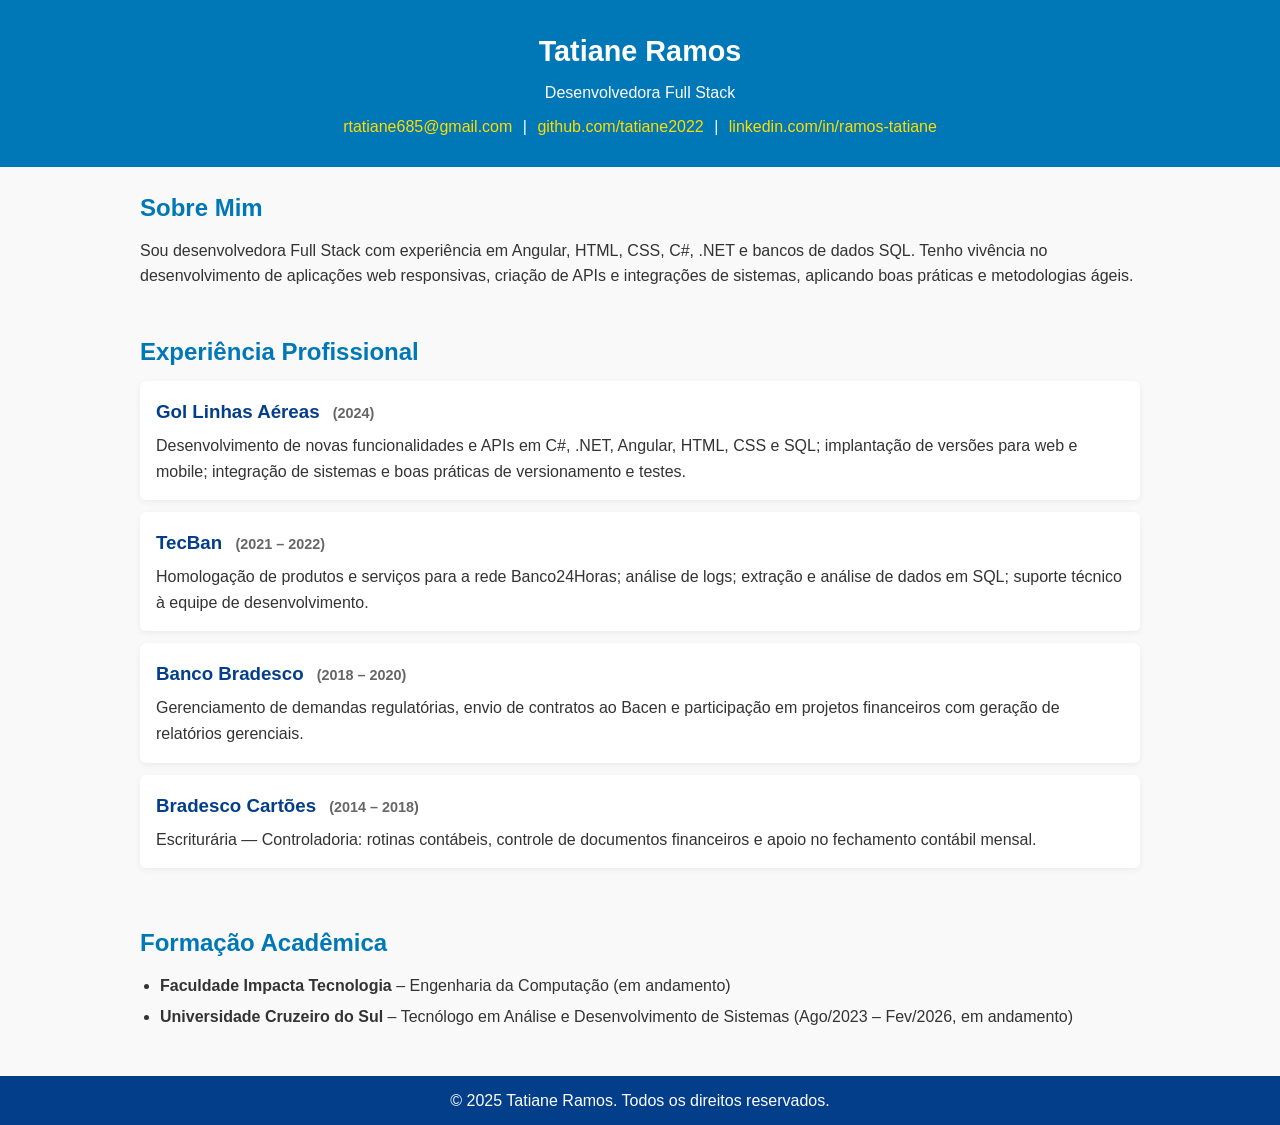
==== index.html @ 24e0a83a "Adiciona portfólio" ====
<!DOCTYPE html>
<html lang="pt-BR">
<head>
  <meta charset="utf-8" />
  <meta name="viewport" content="width=device-width,initial-scale=1" />
  <title>Portfólio - Tatiane Ramos</title>
  <link rel="stylesheet" href="style.css" />
</head>
<body>
  <header>
    <div class="container">
      <h1>Tatiane Ramos</h1>
      <h2>Desenvolvedora Full Stack</h2>
      <div class="links">
        <a href="mailto:rtatiane685@gmail.com">rtatiane685@gmail.com</a> |
        <a href="https://github.com/tatiane2022" target="_blank" rel="noopener">github.com/tatiane2022</a> |
        <a href="https://www.linkedin.com/in/ramos-tatiane/" target="_blank" rel="noopener">linkedin.com/in/ramos-tatiane</a>
      </div>
    </div>
  </header>

  <section class="sobre">
    <div class="container">
      <h2>Sobre Mim</h2>
      <p>Sou desenvolvedora Full Stack com experiência em Angular, HTML, CSS, C#, .NET e bancos de dados SQL. Tenho vivência no desenvolvimento de aplicações web responsivas, criação de APIs e integrações de sistemas, aplicando boas práticas e metodologias ágeis.</p>
    </div>
  </section>

  <section class="experiencia">
    <div class="container">
      <h2>Experiência Profissional</h2>

      <div class="card">
        <h3>Gol Linhas Aéreas <span>(2024)</span></h3>
        <p>Desenvolvimento de novas funcionalidades e APIs em C#, .NET, Angular, HTML, CSS e SQL; implantação de versões para web e mobile; integração de sistemas e boas práticas de versionamento e testes.</p>
      </div>

      <div class="card">
        <h3>TecBan <span>(2021 – 2022)</span></h3>
        <p>Homologação de produtos e serviços para a rede Banco24Horas; análise de logs; extração e análise de dados em SQL; suporte técnico à equipe de desenvolvimento.</p>
      </div>

      <div class="card">
        <h3>Banco Bradesco <span>(2018 – 2020)</span></h3>
        <p>Gerenciamento de demandas regulatórias, envio de contratos ao Bacen e participação em projetos financeiros com geração de relatórios gerenciais.</p>
      </div>

      <div class="card">
        <h3>Bradesco Cartões <span>(2014 – 2018)</span></h3>
        <p>Escriturária — Controladoria: rotinas contábeis, controle de documentos financeiros e apoio no fechamento contábil mensal.</p>
      </div>

    </div>
  </section>

  <section class="formacao">
    <div class="container">
      <h2>Formação Acadêmica</h2>
      <ul>
        <li><strong>Faculdade Impacta Tecnologia</strong> – Engenharia da Computação (em andamento)</li>
        <li><strong>Universidade Cruzeiro do Sul</strong> – Tecnólogo em Análise e Desenvolvimento de Sistemas (Ago/2023 – Fev/2026, em andamento)</li>
      </ul>
    </div>
  </section>

  <footer>
    <div class="container">
      <p>&copy; 2025 Tatiane Ramos. Todos os direitos reservados.</p>
    </div>
  </footer>
</body>
</html>
---- style.css ----
/* reset simples */
*{box-sizing:border-box;margin:0;padding:0;}

body{
  font-family: Arial, Helvetica, sans-serif;
  line-height:1.6;
  background:#f9f9f9;
  color:#333;
}

.container{
  width:90%;
  max-width:1000px;
  margin:0 auto;
}

header{
  background:#0077b6;
  color:#fff;
  padding:28px 0;
  text-align:center;
}

header h1{font-size:1.8rem;margin-bottom:6px;}
header h2{font-weight:400;font-size:1rem;margin-bottom:8px;}
header .links a{color:#ffdd00;text-decoration:none;margin:0 6px;}

section{padding:22px 0;}
section h2{color:#0077b6;margin-bottom:10px;}

.card{
  background:#fff;
  padding:16px;
  margin-bottom:12px;
  border-radius:6px;
  box-shadow:0 2px 6px rgba(0,0,0,0.06);
}

.card h3{color:#023e8a;margin-bottom:6px;}
.card span{font-size:0.9rem;color:#666;margin-left:8px;}

.formacao ul{list-style:disc;padding-left:20px;}
.formacao li{margin-bottom:6px;}

footer{
  background:#023e8a;
  color:#fff;
  padding:12px 0;
  text-align:center;
  margin-top:18px;
}

/* responsivo */
@media (max-width:600px){
  header h1{font-size:1.3rem;}
  header h2{font-size:0.95rem;}
  .container{width:94%;}
}
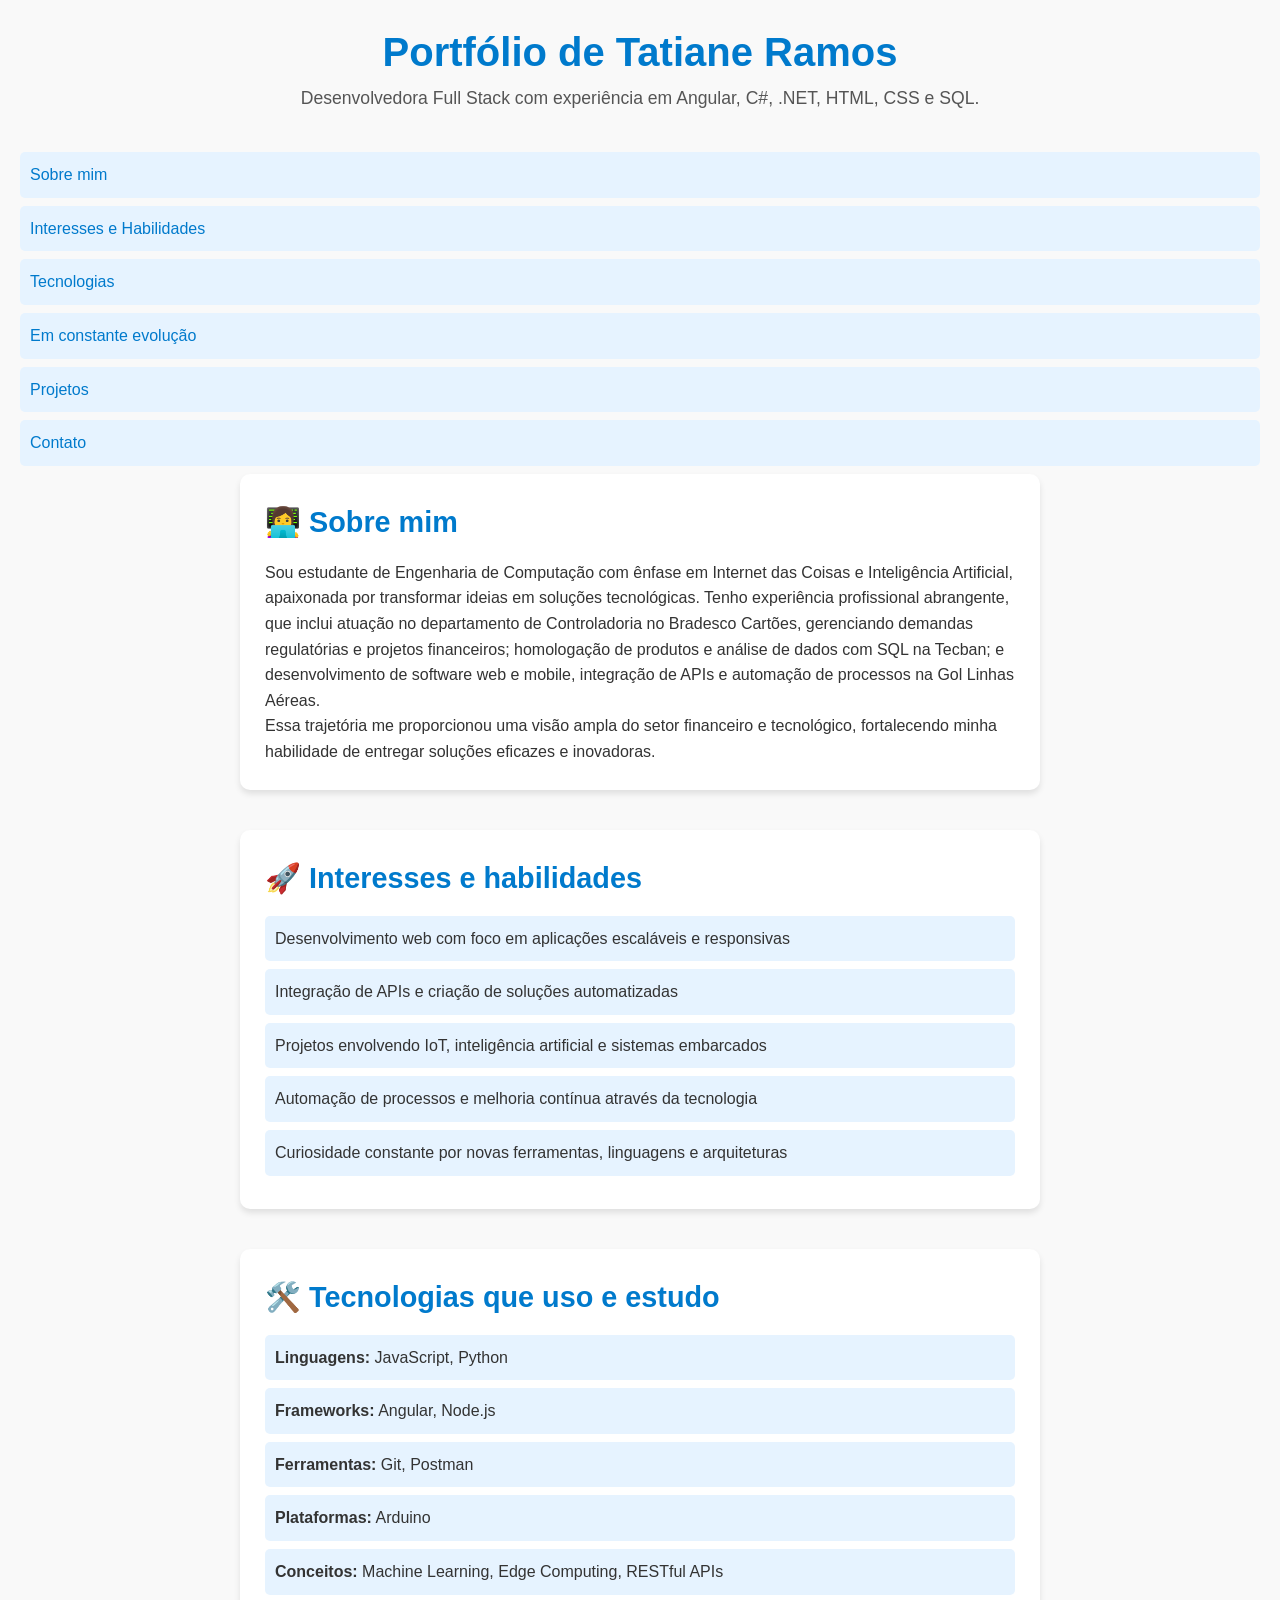
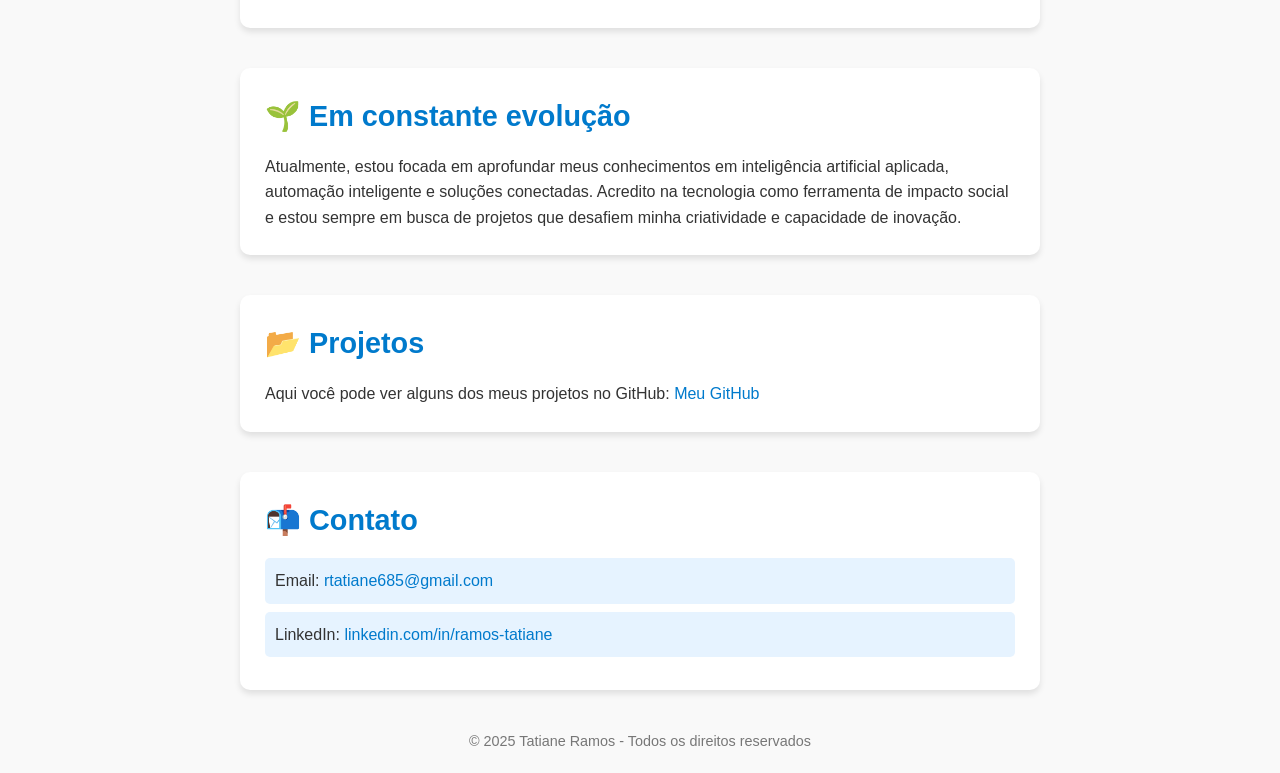
==== commit de19b2d2: "Atualiza layout do portfólio com HTML e CSS moderno" ====
--- a/index.html
+++ b/index.html
@@ -1,72 +1,91 @@
 <!DOCTYPE html>
 <html lang="pt-BR">
 <head>
-  <meta charset="utf-8" />
-  <meta name="viewport" content="width=device-width,initial-scale=1" />
-  <title>Portfólio - Tatiane Ramos</title>
-  <link rel="stylesheet" href="style.css" />
+    <meta charset="UTF-8">
+    <meta name="viewport" content="width=device-width, initial-scale=1.0">
+    <title>Portfólio - Tatiane Ramos</title>
+    <link rel="stylesheet" href="style.css">
 </head>
 <body>
-  <header>
-    <div class="container">
-      <h1>Tatiane Ramos</h1>
-      <h2>Desenvolvedora Full Stack</h2>
-      <div class="links">
-        <a href="mailto:rtatiane685@gmail.com">rtatiane685@gmail.com</a> |
-        <a href="https://github.com/tatiane2022" target="_blank" rel="noopener">github.com/tatiane2022</a> |
-        <a href="https://www.linkedin.com/in/ramos-tatiane/" target="_blank" rel="noopener">linkedin.com/in/ramos-tatiane</a>
-      </div>
-    </div>
-  </header>
 
-  <section class="sobre">
-    <div class="container">
-      <h2>Sobre Mim</h2>
-      <p>Sou desenvolvedora Full Stack com experiência em Angular, HTML, CSS, C#, .NET e bancos de dados SQL. Tenho vivência no desenvolvimento de aplicações web responsivas, criação de APIs e integrações de sistemas, aplicando boas práticas e metodologias ágeis.</p>
-    </div>
-  </section>
+    <header>
+        <h1>Portfólio de Tatiane Ramos</h1>
+        <p>Desenvolvedora Full Stack com experiência em Angular, C#, .NET, HTML, CSS e SQL.</p>
+    </header>
 
-  <section class="experiencia">
-    <div class="container">
-      <h2>Experiência Profissional</h2>
+    <nav>
+        <ul>
+            <li><a href="#sobre">Sobre mim</a></li>
+            <li><a href="#habilidades">Interesses e Habilidades</a></li>
+            <li><a href="#tecnologias">Tecnologias</a></li>
+            <li><a href="#evolucao">Em constante evolução</a></li>
+            <li><a href="#projetos">Projetos</a></li>
+            <li><a href="#contato">Contato</a></li>
+        </ul>
+    </nav>
 
-      <div class="card">
-        <h3>Gol Linhas Aéreas <span>(2024)</span></h3>
-        <p>Desenvolvimento de novas funcionalidades e APIs em C#, .NET, Angular, HTML, CSS e SQL; implantação de versões para web e mobile; integração de sistemas e boas práticas de versionamento e testes.</p>
-      </div>
+    <main>
+        <section id="sobre">
+            <h2>👩‍💻 Sobre mim</h2>
+            <p>
+                Sou estudante de Engenharia de Computação com ênfase em Internet das Coisas e Inteligência Artificial, apaixonada por transformar ideias em soluções tecnológicas.
+                Tenho experiência profissional abrangente, que inclui atuação no departamento de Controladoria no Bradesco Cartões, gerenciando demandas regulatórias e projetos financeiros; 
+                homologação de produtos e análise de dados com SQL na Tecban; e desenvolvimento de software web e mobile, integração de APIs e automação de processos na Gol Linhas Aéreas.
+            </p>
+            <p>
+                Essa trajetória me proporcionou uma visão ampla do setor financeiro e tecnológico, fortalecendo minha habilidade de entregar soluções eficazes e inovadoras.
+            </p>
+        </section>
 
-      <div class="card">
-        <h3>TecBan <span>(2021 – 2022)</span></h3>
-        <p>Homologação de produtos e serviços para a rede Banco24Horas; análise de logs; extração e análise de dados em SQL; suporte técnico à equipe de desenvolvimento.</p>
-      </div>
+        <section id="habilidades">
+            <h2>🚀 Interesses e habilidades</h2>
+            <ul>
+                <li>Desenvolvimento web com foco em aplicações escaláveis e responsivas</li>
+                <li>Integração de APIs e criação de soluções automatizadas</li>
+                <li>Projetos envolvendo IoT, inteligência artificial e sistemas embarcados</li>
+                <li>Automação de processos e melhoria contínua através da tecnologia</li>
+                <li>Curiosidade constante por novas ferramentas, linguagens e arquiteturas</li>
+            </ul>
+        </section>
 
-      <div class="card">
-        <h3>Banco Bradesco <span>(2018 – 2020)</span></h3>
-        <p>Gerenciamento de demandas regulatórias, envio de contratos ao Bacen e participação em projetos financeiros com geração de relatórios gerenciais.</p>
-      </div>
+        <section id="tecnologias">
+            <h2>🛠️ Tecnologias que uso e estudo</h2>
+            <ul>
+                <li><strong>Linguagens:</strong> JavaScript, Python</li>
+                <li><strong>Frameworks:</strong> Angular, Node.js</li>
+                <li><strong>Ferramentas:</strong> Git, Postman</li>
+                <li><strong>Plataformas:</strong> Arduino</li>
+                <li><strong>Conceitos:</strong> Machine Learning, Edge Computing, RESTful APIs</li>
+            </ul>
+        </section>
 
-      <div class="card">
-        <h3>Bradesco Cartões <span>(2014 – 2018)</span></h3>
-        <p>Escriturária — Controladoria: rotinas contábeis, controle de documentos financeiros e apoio no fechamento contábil mensal.</p>
-      </div>
+        <section id="evolucao">
+            <h2>🌱 Em constante evolução</h2>
+            <p>
+                Atualmente, estou focada em aprofundar meus conhecimentos em inteligência artificial aplicada, automação inteligente e soluções conectadas. 
+                Acredito na tecnologia como ferramenta de impacto social e estou sempre em busca de projetos que desafiem minha criatividade e capacidade de inovação.
+            </p>
+        </section>
 
-    </div>
-  </section>
+        <section id="projetos">
+            <h2>📂 Projetos</h2>
+            <p>Aqui você pode ver alguns dos meus projetos no GitHub:  
+                <a href="https://github.com/tatiane2022" target="_blank">Meu GitHub</a>
+            </p>
+        </section>
 
-  <section class="formacao">
-    <div class="container">
-      <h2>Formação Acadêmica</h2>
-      <ul>
-        <li><strong>Faculdade Impacta Tecnologia</strong> – Engenharia da Computação (em andamento)</li>
-        <li><strong>Universidade Cruzeiro do Sul</strong> – Tecnólogo em Análise e Desenvolvimento de Sistemas (Ago/2023 – Fev/2026, em andamento)</li>
-      </ul>
-    </div>
-  </section>
+        <section id="contato">
+            <h2>📬 Contato</h2>
+            <ul>
+                <li>Email: <a href="mailto:rtatiane685@gmail.com">rtatiane685@gmail.com</a></li>
+                <li>LinkedIn: <a href="https://www.linkedin.com/in/ramos-tatiane/" target="_blank">linkedin.com/in/ramos-tatiane</a></li>
+            </ul>
+        </section>
+    </main>
 
-  <footer>
-    <div class="container">
-      <p>&copy; 2025 Tatiane Ramos. Todos os direitos reservados.</p>
-    </div>
-  </footer>
+    <footer>
+        <p>© 2025 Tatiane Ramos - Todos os direitos reservados</p>
+    </footer>
+
 </body>
 </html>
--- a/style.css
+++ b/style.css
@@ -1,58 +1,77 @@
-/* reset simples */
-*{box-sizing:border-box;margin:0;padding:0;}
-
-body{
-  font-family: Arial, Helvetica, sans-serif;
-  line-height:1.6;
-  background:#f9f9f9;
-  color:#333;
+/* Reset básico */
+* {
+  margin: 0;
+  padding: 0;
+  box-sizing: border-box;
 }
 
-.container{
-  width:90%;
-  max-width:1000px;
-  margin:0 auto;
+body {
+  font-family: "Segoe UI", Tahoma, Geneva, Verdana, sans-serif;
+  line-height: 1.6;
+  background-color: #f9f9f9;
+  color: #333;
+  padding: 20px;
 }
 
-header{
-  background:#0077b6;
-  color:#fff;
-  padding:28px 0;
-  text-align:center;
+/* Cabeçalho */
+header {
+  text-align: center;
+  margin-bottom: 40px;
 }
 
-header h1{font-size:1.8rem;margin-bottom:6px;}
-header h2{font-weight:400;font-size:1rem;margin-bottom:8px;}
-header .links a{color:#ffdd00;text-decoration:none;margin:0 6px;}
-
-section{padding:22px 0;}
-section h2{color:#0077b6;margin-bottom:10px;}
-
-.card{
-  background:#fff;
-  padding:16px;
-  margin-bottom:12px;
-  border-radius:6px;
-  box-shadow:0 2px 6px rgba(0,0,0,0.06);
+header h1 {
+  font-size: 2.5rem;
+  color: #007acc;
 }
 
-.card h3{color:#023e8a;margin-bottom:6px;}
-.card span{font-size:0.9rem;color:#666;margin-left:8px;}
-
-.formacao ul{list-style:disc;padding-left:20px;}
-.formacao li{margin-bottom:6px;}
-
-footer{
-  background:#023e8a;
-  color:#fff;
-  padding:12px 0;
-  text-align:center;
-  margin-top:18px;
+header p {
+  font-size: 1.1rem;
+  color: #555;
 }
 
-/* responsivo */
-@media (max-width:600px){
-  header h1{font-size:1.3rem;}
-  header h2{font-size:0.95rem;}
-  .container{width:94%;}
+/* Seções */
+section {
+  max-width: 800px;
+  margin: auto;
+  margin-bottom: 40px;
+  background: #fff;
+  padding: 25px;
+  border-radius: 10px;
+  box-shadow: 0 4px 6px rgba(0, 0, 0, 0.1);
+}
+
+section h2 {
+  font-size: 1.8rem;
+  margin-bottom: 15px;
+  color: #007acc;
+}
+
+/* Lista de habilidades e tecnologias */
+ul {
+  list-style-type: none;
+}
+
+ul li {
+  background: #e6f3ff;
+  padding: 10px;
+  margin: 8px 0;
+  border-radius: 5px;
+}
+
+/* Links */
+a {
+  color: #007acc;
+  text-decoration: none;
+}
+
+a:hover {
+  text-decoration: underline;
+}
+
+/* Rodapé */
+footer {
+  text-align: center;
+  font-size: 0.9rem;
+  color: #777;
+  margin-top: 40px;
 }
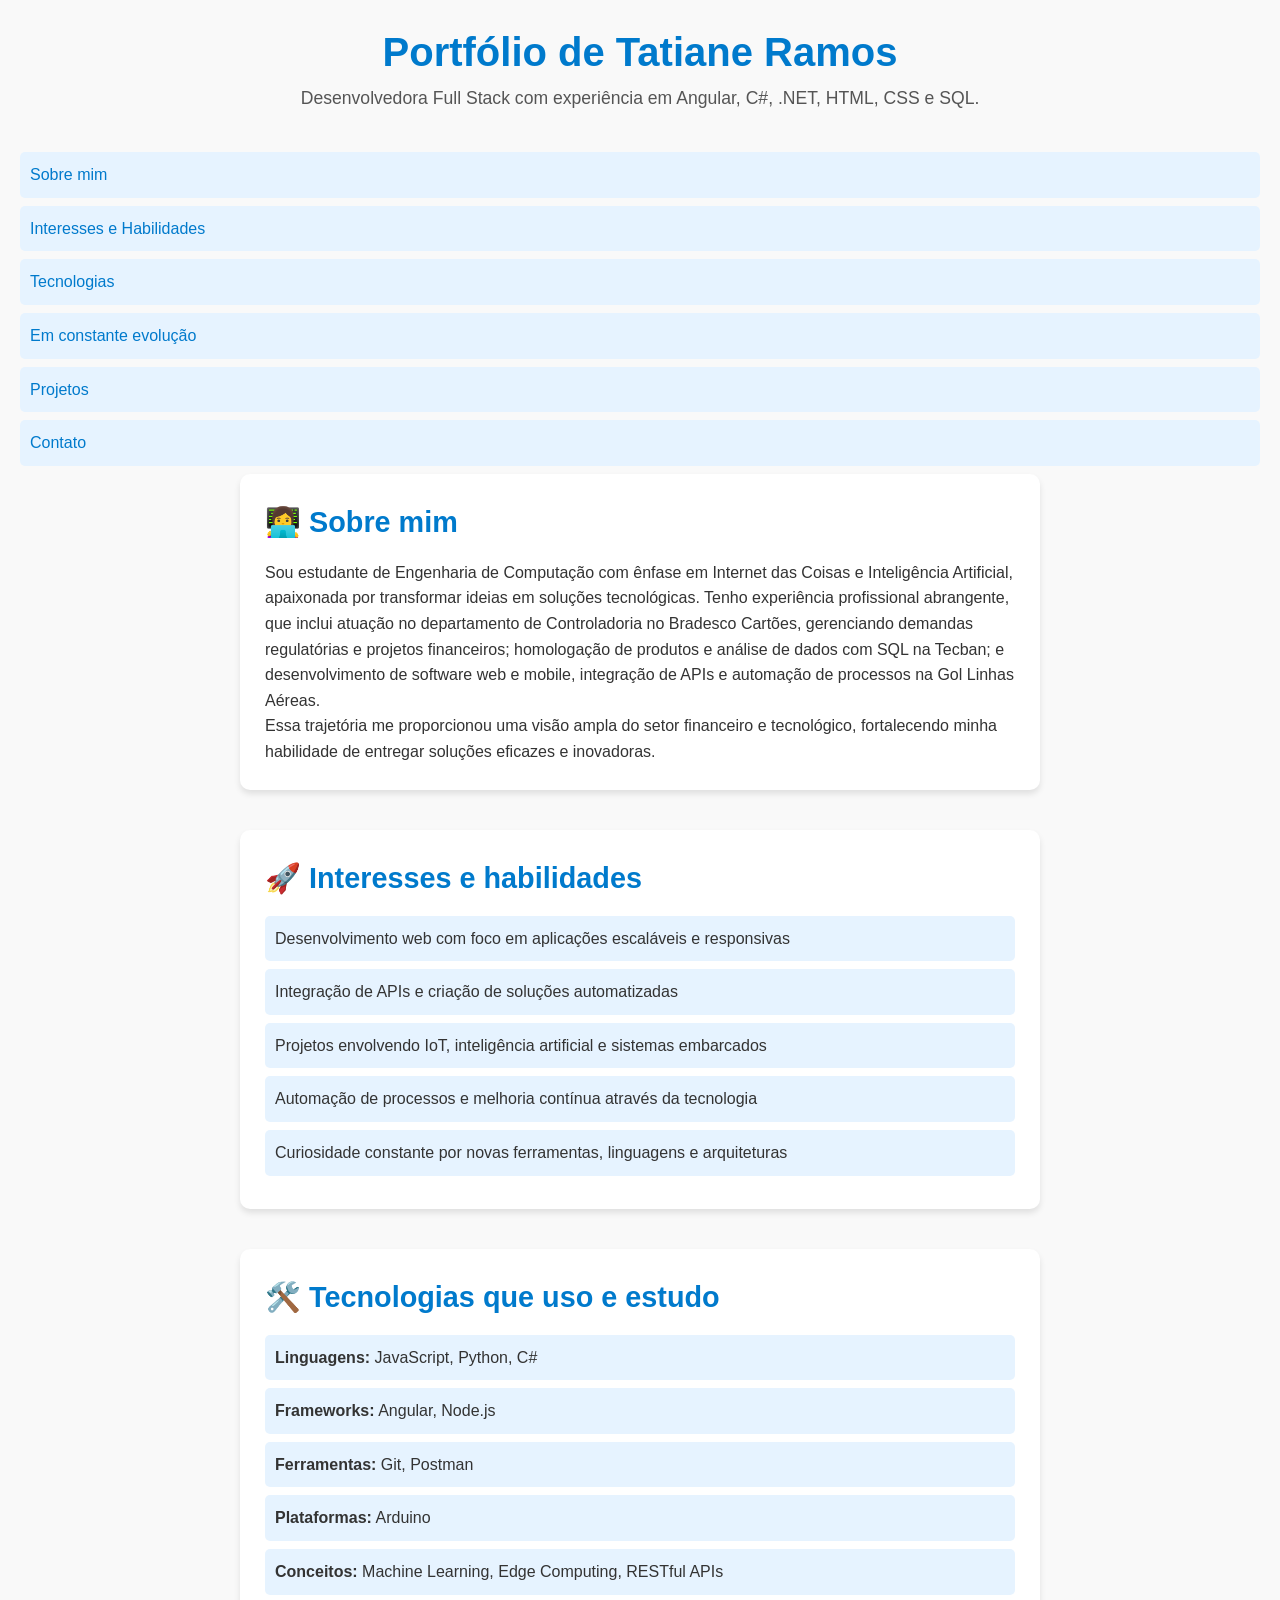
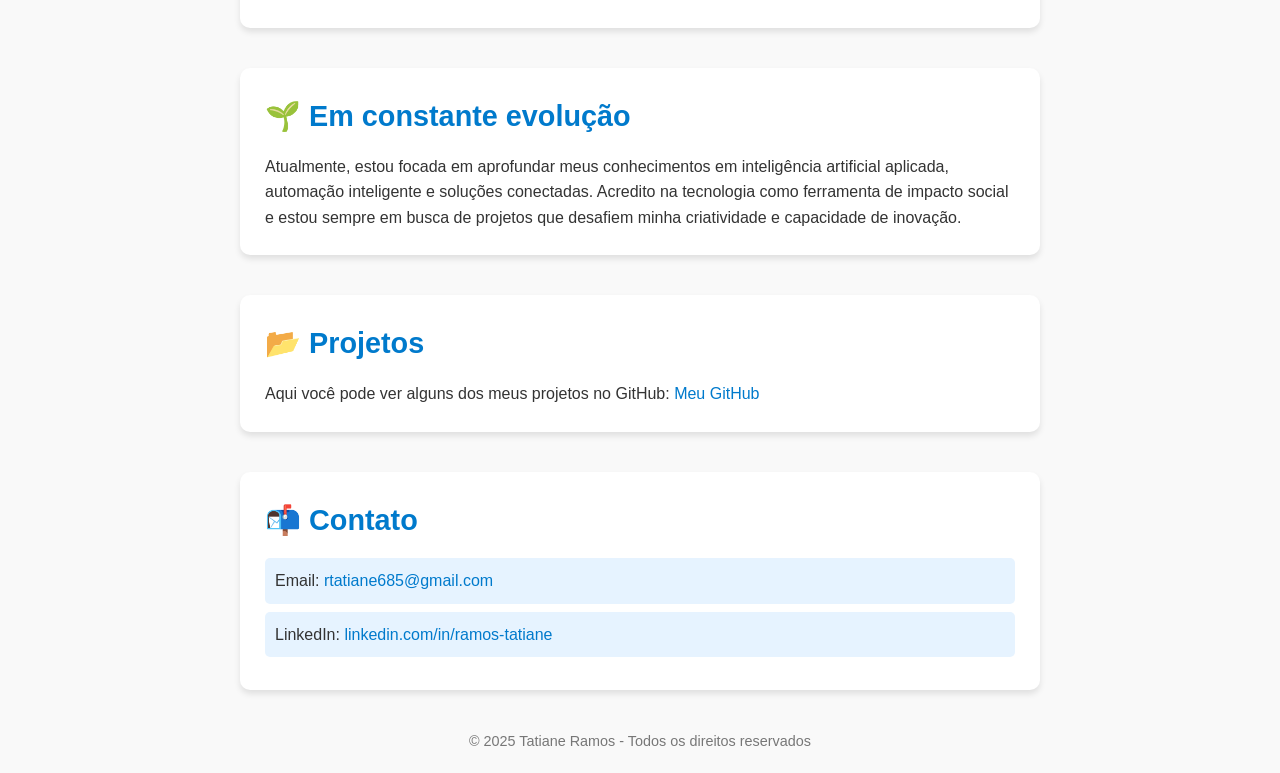
==== commit abbcadd6: "Adiciona C# às linguagens do portfólio" ====
--- a/index.html
+++ b/index.html
@@ -51,7 +51,7 @@
         <section id="tecnologias">
             <h2>🛠️ Tecnologias que uso e estudo</h2>
             <ul>
-                <li><strong>Linguagens:</strong> JavaScript, Python</li>
+                <li><strong>Linguagens:</strong> JavaScript, Python, C#</li>
                 <li><strong>Frameworks:</strong> Angular, Node.js</li>
                 <li><strong>Ferramentas:</strong> Git, Postman</li>
                 <li><strong>Plataformas:</strong> Arduino</li>
@@ -88,4 +88,4 @@
     </footer>
 
 </body>
-</html>+</html>
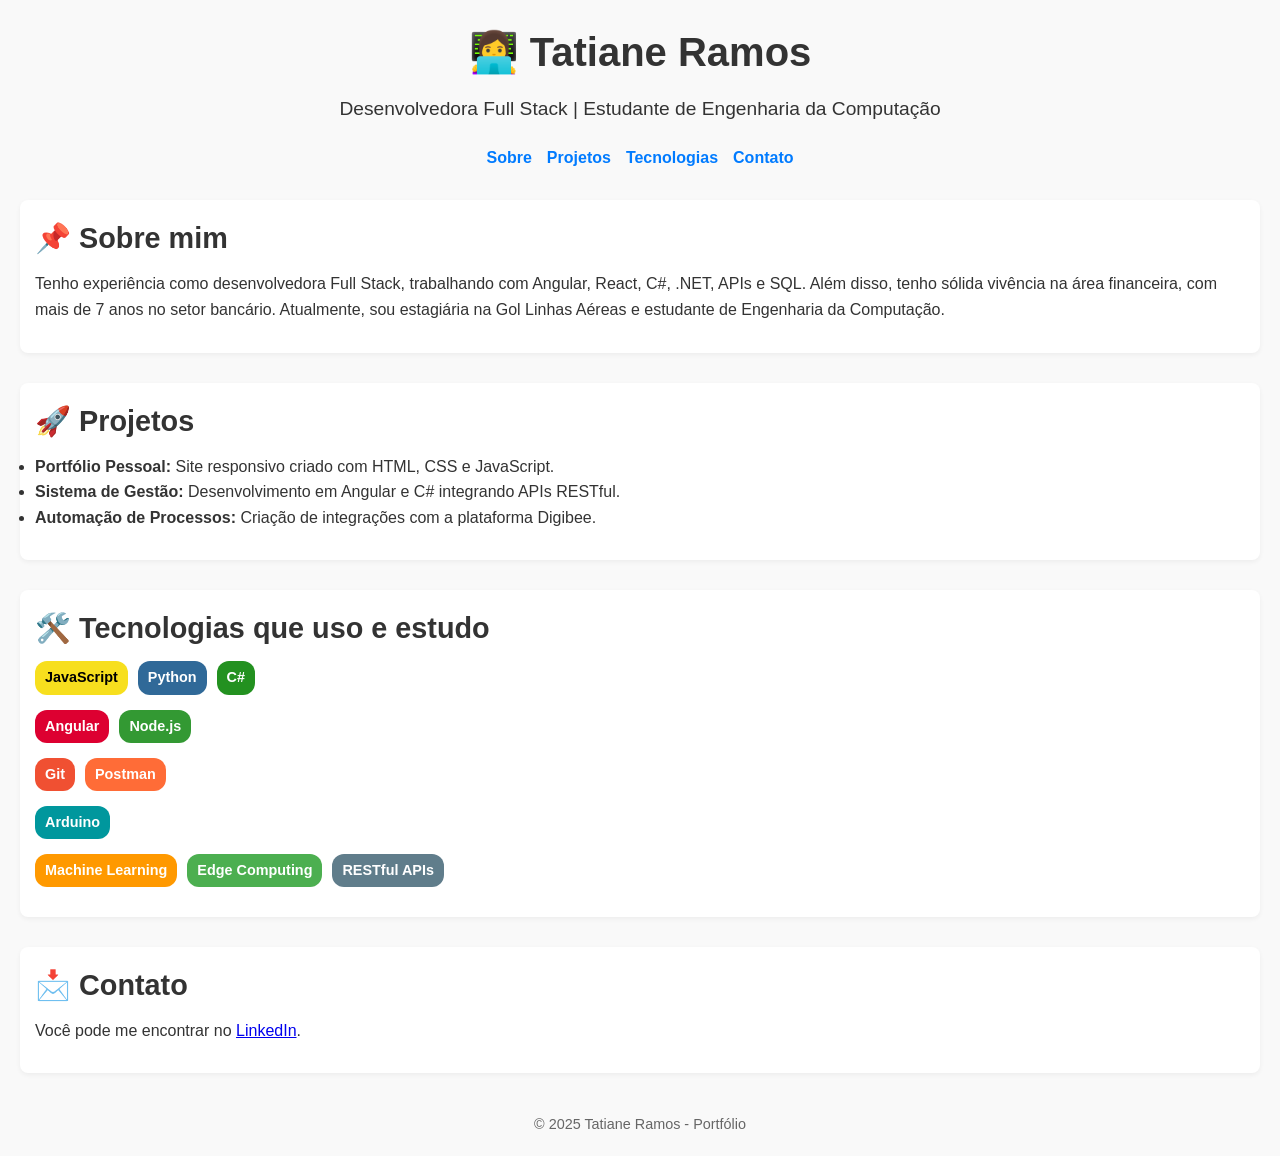
==== commit 42923735: "Primeiro commit do portfólio" ====
--- a/index.html
+++ b/index.html
@@ -7,85 +7,82 @@
     <link rel="stylesheet" href="style.css">
 </head>
 <body>
-
+    <!-- Cabeçalho -->
     <header>
-        <h1>Portfólio de Tatiane Ramos</h1>
-        <p>Desenvolvedora Full Stack com experiência em Angular, C#, .NET, HTML, CSS e SQL.</p>
+        <h1>👩‍💻 Tatiane Ramos</h1>
+        <p>Desenvolvedora Full Stack | Estudante de Engenharia da Computação</p>
     </header>
 
+    <!-- Navegação -->
     <nav>
         <ul>
-            <li><a href="#sobre">Sobre mim</a></li>
-            <li><a href="#habilidades">Interesses e Habilidades</a></li>
+            <li><a href="#sobre">Sobre</a></li>
+            <li><a href="#projetos">Projetos</a></li>
             <li><a href="#tecnologias">Tecnologias</a></li>
-            <li><a href="#evolucao">Em constante evolução</a></li>
-            <li><a href="#projetos">Projetos</a></li>
             <li><a href="#contato">Contato</a></li>
         </ul>
     </nav>
 
-    <main>
-        <section id="sobre">
-            <h2>👩‍💻 Sobre mim</h2>
-            <p>
-                Sou estudante de Engenharia de Computação com ênfase em Internet das Coisas e Inteligência Artificial, apaixonada por transformar ideias em soluções tecnológicas.
-                Tenho experiência profissional abrangente, que inclui atuação no departamento de Controladoria no Bradesco Cartões, gerenciando demandas regulatórias e projetos financeiros; 
-                homologação de produtos e análise de dados com SQL na Tecban; e desenvolvimento de software web e mobile, integração de APIs e automação de processos na Gol Linhas Aéreas.
-            </p>
-            <p>
-                Essa trajetória me proporcionou uma visão ampla do setor financeiro e tecnológico, fortalecendo minha habilidade de entregar soluções eficazes e inovadoras.
-            </p>
-        </section>
+    <!-- Seção Sobre -->
+    <section id="sobre">
+        <h2>📌 Sobre mim</h2>
+        <p>Tenho experiência como desenvolvedora Full Stack, trabalhando com Angular, React, C#, .NET, APIs e SQL. 
+           Além disso, tenho sólida vivência na área financeira, com mais de 7 anos no setor bancário. 
+           Atualmente, sou estagiária na Gol Linhas Aéreas e estudante de Engenharia da Computação.</p>
+    </section>
 
-        <section id="habilidades">
-            <h2>🚀 Interesses e habilidades</h2>
-            <ul>
-                <li>Desenvolvimento web com foco em aplicações escaláveis e responsivas</li>
-                <li>Integração de APIs e criação de soluções automatizadas</li>
-                <li>Projetos envolvendo IoT, inteligência artificial e sistemas embarcados</li>
-                <li>Automação de processos e melhoria contínua através da tecnologia</li>
-                <li>Curiosidade constante por novas ferramentas, linguagens e arquiteturas</li>
-            </ul>
-        </section>
+    <!-- Seção Projetos -->
+    <section id="projetos">
+        <h2>🚀 Projetos</h2>
+        <ul>
+            <li><strong>Portfólio Pessoal:</strong> Site responsivo criado com HTML, CSS e JavaScript.</li>
+            <li><strong>Sistema de Gestão:</strong> Desenvolvimento em Angular e C# integrando APIs RESTful.</li>
+            <li><strong>Automação de Processos:</strong> Criação de integrações com a plataforma Digibee.</li>
+        </ul>
+    </section>
 
-        <section id="tecnologias">
-            <h2>🛠️ Tecnologias que uso e estudo</h2>
-            <ul>
-                <li><strong>Linguagens:</strong> JavaScript, Python, C#</li>
-                <li><strong>Frameworks:</strong> Angular, Node.js</li>
-                <li><strong>Ferramentas:</strong> Git, Postman</li>
-                <li><strong>Plataformas:</strong> Arduino</li>
-                <li><strong>Conceitos:</strong> Machine Learning, Edge Computing, RESTful APIs</li>
-            </ul>
-        </section>
+    <!-- Seção Tecnologias -->
+    <section id="tecnologias">
+        <h2>🛠️ Tecnologias que uso e estudo</h2>
+        
+        <div class="linguagens">
+            <span class="badge js">JavaScript</span>
+            <span class="badge python">Python</span>
+            <span class="badge csharp">C#</span>
+        </div>
 
-        <section id="evolucao">
-            <h2>🌱 Em constante evolução</h2>
-            <p>
-                Atualmente, estou focada em aprofundar meus conhecimentos em inteligência artificial aplicada, automação inteligente e soluções conectadas. 
-                Acredito na tecnologia como ferramenta de impacto social e estou sempre em busca de projetos que desafiem minha criatividade e capacidade de inovação.
-            </p>
-        </section>
+        <div class="frameworks">
+            <span class="badge angular">Angular</span>
+            <span class="badge nodejs">Node.js</span>
+        </div>
 
-        <section id="projetos">
-            <h2>📂 Projetos</h2>
-            <p>Aqui você pode ver alguns dos meus projetos no GitHub:  
-                <a href="https://github.com/tatiane2022" target="_blank">Meu GitHub</a>
-            </p>
-        </section>
+        <div class="ferramentas">
+            <span class="badge git">Git</span>
+            <span class="badge postman">Postman</span>
+        </div>
 
-        <section id="contato">
-            <h2>📬 Contato</h2>
-            <ul>
-                <li>Email: <a href="mailto:rtatiane685@gmail.com">rtatiane685@gmail.com</a></li>
-                <li>LinkedIn: <a href="https://www.linkedin.com/in/ramos-tatiane/" target="_blank">linkedin.com/in/ramos-tatiane</a></li>
-            </ul>
-        </section>
-    </main>
+        <div class="plataformas">
+            <span class="badge arduino">Arduino</span>
+        </div>
 
+        <div class="conceitos">
+            <span class="badge ml">Machine Learning</span>
+            <span class="badge edge">Edge Computing</span>
+            <span class="badge rest">RESTful APIs</span>
+        </div>
+    </section>
+
+    <!-- Seção Contato -->
+    <section id="contato">
+        <h2>📩 Contato</h2>
+        <p>Você pode me encontrar no 
+            <a href="https://www.linkedin.com/in/ramos-tatiane/" target="_blank">LinkedIn</a>.
+        </p>
+    </section>
+
+    <!-- Rodapé -->
     <footer>
-        <p>© 2025 Tatiane Ramos - Todos os direitos reservados</p>
+        <p>&copy; 2025 Tatiane Ramos - Portfólio</p>
     </footer>
-
 </body>
-</html>
+</html>
--- a/style.css
+++ b/style.css
@@ -1,77 +1,115 @@
-/* Reset básico */
+/* Reset básico de margin e padding */
 * {
-  margin: 0;
-  padding: 0;
-  box-sizing: border-box;
+    margin: 0;
+    padding: 0;
+    box-sizing: border-box;
 }
 
 body {
-  font-family: "Segoe UI", Tahoma, Geneva, Verdana, sans-serif;
-  line-height: 1.6;
-  background-color: #f9f9f9;
-  color: #333;
-  padding: 20px;
+    font-family: Arial, sans-serif;
+    line-height: 1.6;
+    background-color: #f9f9f9;
+    color: #333;
+    padding: 20px;
 }
 
-/* Cabeçalho */
+/* Header */
 header {
-  text-align: center;
-  margin-bottom: 40px;
+    text-align: center;
+    margin-bottom: 20px;
 }
 
 header h1 {
-  font-size: 2.5rem;
-  color: #007acc;
+    font-size: 2.5rem;
+    margin-bottom: 10px;
 }
 
 header p {
-  font-size: 1.1rem;
-  color: #555;
+    font-size: 1.2rem;
+    margin-bottom: 0;
+}
+
+/* Navegação */
+nav ul {
+    display: flex;
+    justify-content: center;
+    list-style: none;
+    gap: 15px;
+    margin-bottom: 30px;
+}
+
+nav a {
+    text-decoration: none;
+    color: #007bff;
+    font-weight: bold;
 }
 
 /* Seções */
 section {
-  max-width: 800px;
-  margin: auto;
-  margin-bottom: 40px;
-  background: #fff;
-  padding: 25px;
-  border-radius: 10px;
-  box-shadow: 0 4px 6px rgba(0, 0, 0, 0.1);
+    margin-bottom: 30px;
+    padding: 15px;
+    background-color: #ffffff;
+    border-radius: 8px;
+    box-shadow: 0 2px 5px rgba(0,0,0,0.05);
 }
 
 section h2 {
-  font-size: 1.8rem;
-  margin-bottom: 15px;
-  color: #007acc;
+    font-size: 1.8rem;
+    margin-bottom: 10px;
 }
 
-/* Lista de habilidades e tecnologias */
-ul {
-  list-style-type: none;
+section p,
+section ul {
+    margin-bottom: 15px;
 }
 
-ul li {
-  background: #e6f3ff;
-  padding: 10px;
-  margin: 8px 0;
-  border-radius: 5px;
+/* Footer */
+footer {
+    text-align: center;
+    margin-top: 40px;
+    font-size: 0.9rem;
+    color: #666;
 }
 
-/* Links */
-a {
-  color: #007acc;
-  text-decoration: none;
+/* Badges de tecnologias */
+.linguagens, .frameworks, .ferramentas, .plataformas, .conceitos {
+    display: flex;
+    gap: 10px;
+    flex-wrap: wrap;
+    margin-bottom: 15px;
 }
 
-a:hover {
-  text-decoration: underline;
+.badge {
+    padding: 5px 10px;
+    border-radius: 12px;
+    color: #fff;
+    font-weight: bold;
+    font-size: 0.9rem;
+    transition: transform 0.2s, box-shadow 0.2s;
 }
 
-/* Rodapé */
-footer {
-  text-align: center;
-  font-size: 0.9rem;
-  color: #777;
-  margin-top: 40px;
-}+.badge:hover {
+    transform: translateY(-2px);
+    box-shadow: 0 4px 6px rgba(0,0,0,0.1);
+}
+
+/* Linguagens */
+.badge.js { background-color: #f7df1e; color: #000; }
+.badge.python { background-color: #306998; }
+.badge.csharp { background-color: #239120; }
+
+/* Frameworks */
+.badge.angular { background-color: #dd0031; }
+.badge.nodejs { background-color: #339933; }
+
+/* Ferramentas */
+.badge.git { background-color: #f05032; }
+.badge.postman { background-color: #ff6c37; }
+
+/* Plataformas */
+.badge.arduino { background-color: #00979d; }
+
+/* Conceitos */
+.badge.ml { background-color: #ff9900; }
+.badge.edge { background-color: #4caf50; }
+.badge.rest { background-color: #607d8b; }
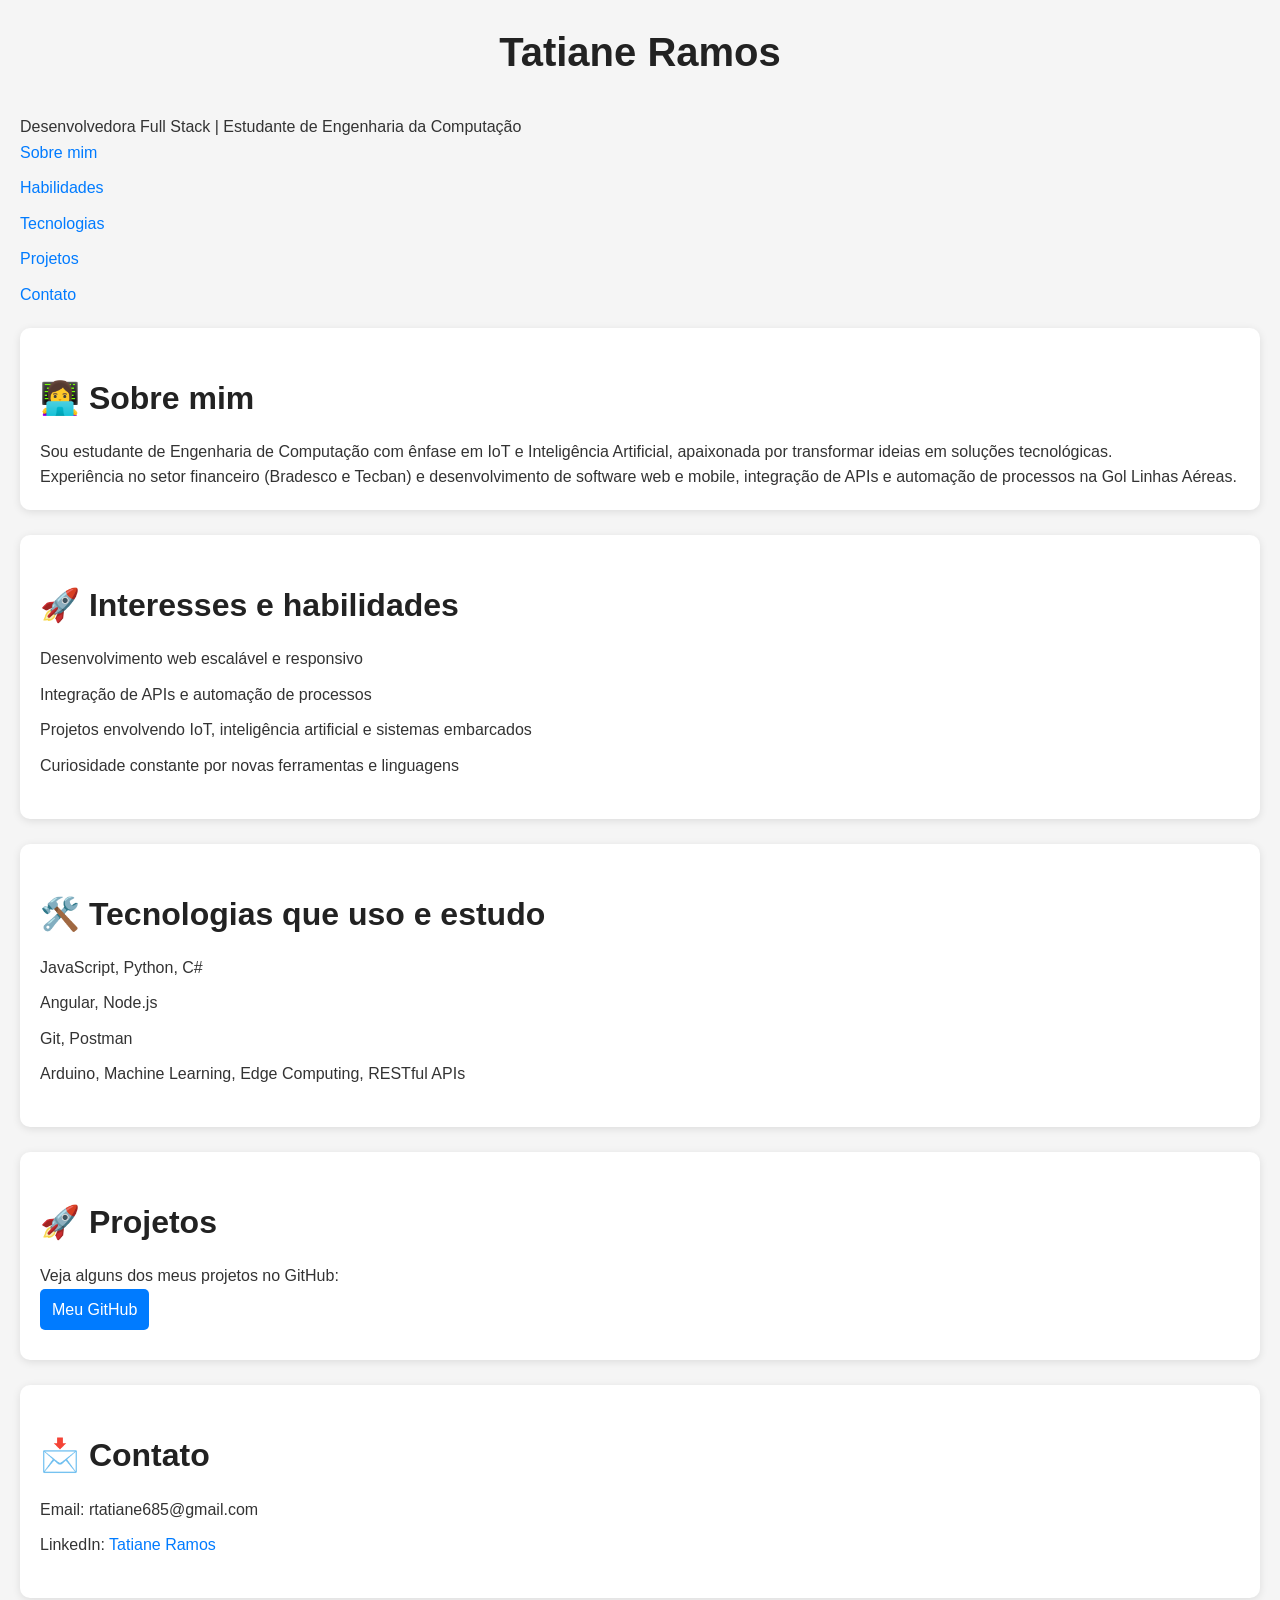
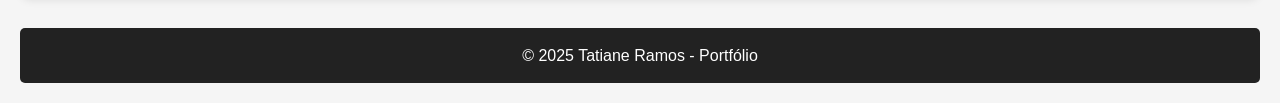
==== commit bcfb925c: "Corrigindo portfólio: adicionando arquivos diretamente" ====
--- a/index.html
+++ b/index.html
@@ -7,82 +7,63 @@
     <link rel="stylesheet" href="style.css">
 </head>
 <body>
-    <!-- Cabeçalho -->
     <header>
-        <h1>👩‍💻 Tatiane Ramos</h1>
+        <h1>Tatiane Ramos</h1>
         <p>Desenvolvedora Full Stack | Estudante de Engenharia da Computação</p>
     </header>
 
-    <!-- Navegação -->
     <nav>
         <ul>
-            <li><a href="#sobre">Sobre</a></li>
+            <li><a href="#sobre">Sobre mim</a></li>
+            <li><a href="#habilidades">Habilidades</a></li>
+            <li><a href="#tecnologias">Tecnologias</a></li>
             <li><a href="#projetos">Projetos</a></li>
-            <li><a href="#tecnologias">Tecnologias</a></li>
             <li><a href="#contato">Contato</a></li>
         </ul>
     </nav>
 
-    <!-- Seção Sobre -->
     <section id="sobre">
-        <h2>📌 Sobre mim</h2>
-        <p>Tenho experiência como desenvolvedora Full Stack, trabalhando com Angular, React, C#, .NET, APIs e SQL. 
-           Além disso, tenho sólida vivência na área financeira, com mais de 7 anos no setor bancário. 
-           Atualmente, sou estagiária na Gol Linhas Aéreas e estudante de Engenharia da Computação.</p>
+        <h2>👩‍💻 Sobre mim</h2>
+        <p>Sou estudante de Engenharia de Computação com ênfase em IoT e Inteligência Artificial, apaixonada por transformar ideias em soluções tecnológicas.</p>
+        <p>Experiência no setor financeiro (Bradesco e Tecban) e desenvolvimento de software web e mobile, integração de APIs e automação de processos na Gol Linhas Aéreas.</p>
     </section>
 
-    <!-- Seção Projetos -->
-    <section id="projetos">
-        <h2>🚀 Projetos</h2>
+    <section id="habilidades">
+        <h2>🚀 Interesses e habilidades</h2>
         <ul>
-            <li><strong>Portfólio Pessoal:</strong> Site responsivo criado com HTML, CSS e JavaScript.</li>
-            <li><strong>Sistema de Gestão:</strong> Desenvolvimento em Angular e C# integrando APIs RESTful.</li>
-            <li><strong>Automação de Processos:</strong> Criação de integrações com a plataforma Digibee.</li>
+            <li>Desenvolvimento web escalável e responsivo</li>
+            <li>Integração de APIs e automação de processos</li>
+            <li>Projetos envolvendo IoT, inteligência artificial e sistemas embarcados</li>
+            <li>Curiosidade constante por novas ferramentas e linguagens</li>
         </ul>
     </section>
 
-    <!-- Seção Tecnologias -->
     <section id="tecnologias">
         <h2>🛠️ Tecnologias que uso e estudo</h2>
-        
-        <div class="linguagens">
-            <span class="badge js">JavaScript</span>
-            <span class="badge python">Python</span>
-            <span class="badge csharp">C#</span>
-        </div>
-
-        <div class="frameworks">
-            <span class="badge angular">Angular</span>
-            <span class="badge nodejs">Node.js</span>
-        </div>
-
-        <div class="ferramentas">
-            <span class="badge git">Git</span>
-            <span class="badge postman">Postman</span>
-        </div>
-
-        <div class="plataformas">
-            <span class="badge arduino">Arduino</span>
-        </div>
-
-        <div class="conceitos">
-            <span class="badge ml">Machine Learning</span>
-            <span class="badge edge">Edge Computing</span>
-            <span class="badge rest">RESTful APIs</span>
-        </div>
+        <ul>
+            <li>JavaScript, Python, C#</li>
+            <li>Angular, Node.js</li>
+            <li>Git, Postman</li>
+            <li>Arduino, Machine Learning, Edge Computing, RESTful APIs</li>
+        </ul>
     </section>
 
-    <!-- Seção Contato -->
+    <section id="projetos">
+        <h2>🚀 Projetos</h2>
+        <p>Veja alguns dos meus projetos no GitHub:</p>
+        <a href="https://github.com/tatiane2022" target="_blank">Meu GitHub</a>
+    </section>
+
     <section id="contato">
         <h2>📩 Contato</h2>
-        <p>Você pode me encontrar no 
-            <a href="https://www.linkedin.com/in/ramos-tatiane/" target="_blank">LinkedIn</a>.
-        </p>
+        <ul>
+            <li>Email: rtatiane685@gmail.com</li>
+            <li>LinkedIn: <a href="https://www.linkedin.com/in/ramos-tatiane/" target="_blank">Tatiane Ramos</a></li>
+        </ul>
     </section>
 
-    <!-- Rodapé -->
     <footer>
-        <p>&copy; 2025 Tatiane Ramos - Portfólio</p>
+        <p>© 2025 Tatiane Ramos - Portfólio</p>
     </footer>
 </body>
 </html>
--- a/style.css
+++ b/style.css
@@ -1,115 +1,111 @@
-/* Reset básico de margin e padding */
+/* Reset básico */
 * {
-    margin: 0;
-    padding: 0;
-    box-sizing: border-box;
+  margin: 0;
+  padding: 0;
+  box-sizing: border-box;
+  font-family: 'Segoe UI', Tahoma, Geneva, Verdana, sans-serif;
 }
 
+/* Corpo da página */
 body {
-    font-family: Arial, sans-serif;
-    line-height: 1.6;
-    background-color: #f9f9f9;
-    color: #333;
-    padding: 20px;
+  background-color: #f5f5f5;
+  color: #333;
+  line-height: 1.6;
+  padding: 20px;
 }
 
-/* Header */
-header {
-    text-align: center;
-    margin-bottom: 20px;
+/* Cabeçalho */
+h1, h2, h3, h4 {
+  margin-bottom: 15px;
+  color: #222;
 }
 
-header h1 {
-    font-size: 2.5rem;
-    margin-bottom: 10px;
+h1 {
+  font-size: 2.5rem;
+  text-align: center;
+  margin-bottom: 30px;
 }
 
-header p {
-    font-size: 1.2rem;
-    margin-bottom: 0;
+h2 {
+  font-size: 2rem;
+  margin-top: 25px;
 }
 
-/* Navegação */
-nav ul {
-    display: flex;
-    justify-content: center;
-    list-style: none;
-    gap: 15px;
-    margin-bottom: 30px;
+/* Links */
+a {
+  color: #007bff;
+  text-decoration: none;
 }
 
-nav a {
-    text-decoration: none;
-    color: #007bff;
-    font-weight: bold;
+a:hover {
+  text-decoration: underline;
+}
+
+/* Sumário */
+ul {
+  list-style: none;
+  margin-bottom: 20px;
+}
+
+ul li {
+  margin-bottom: 10px;
 }
 
 /* Seções */
 section {
-    margin-bottom: 30px;
-    padding: 15px;
-    background-color: #ffffff;
-    border-radius: 8px;
-    box-shadow: 0 2px 5px rgba(0,0,0,0.05);
+  background-color: #fff;
+  padding: 20px;
+  margin-bottom: 25px;
+  border-radius: 10px;
+  box-shadow: 0 2px 8px rgba(0,0,0,0.1);
 }
 
-section h2 {
-    font-size: 1.8rem;
-    margin-bottom: 10px;
+/* Projetos */
+section#projetos a {
+  display: inline-block;
+  margin-right: 15px;
+  margin-bottom: 10px;
+  background-color: #007bff;
+  color: #fff;
+  padding: 8px 12px;
+  border-radius: 5px;
+  transition: background 0.3s;
 }
 
-section p,
-section ul {
-    margin-bottom: 15px;
+section#projetos a:hover {
+  background-color: #0056b3;
+}
+
+/* Contato */
+section#contato p, section#contato a {
+  margin-bottom: 10px;
 }
 
 /* Footer */
 footer {
-    text-align: center;
-    margin-top: 40px;
-    font-size: 0.9rem;
-    color: #666;
+  text-align: center;
+  margin-top: 30px;
+  padding: 15px 0;
+  background-color: #222;
+  color: #fff;
+  border-radius: 5px;
 }
 
-/* Badges de tecnologias */
-.linguagens, .frameworks, .ferramentas, .plataformas, .conceitos {
-    display: flex;
-    gap: 10px;
-    flex-wrap: wrap;
-    margin-bottom: 15px;
-}
+/* Responsividade */
+@media (max-width: 768px) {
+  body {
+    padding: 10px;
+  }
 
-.badge {
-    padding: 5px 10px;
-    border-radius: 12px;
-    color: #fff;
-    font-weight: bold;
-    font-size: 0.9rem;
-    transition: transform 0.2s, box-shadow 0.2s;
-}
+  h1 {
+    font-size: 2rem;
+  }
 
-.badge:hover {
-    transform: translateY(-2px);
-    box-shadow: 0 4px 6px rgba(0,0,0,0.1);
-}
+  h2 {
+    font-size: 1.5rem;
+  }
 
-/* Linguagens */
-.badge.js { background-color: #f7df1e; color: #000; }
-.badge.python { background-color: #306998; }
-.badge.csharp { background-color: #239120; }
-
-/* Frameworks */
-.badge.angular { background-color: #dd0031; }
-.badge.nodejs { background-color: #339933; }
-
-/* Ferramentas */
-.badge.git { background-color: #f05032; }
-.badge.postman { background-color: #ff6c37; }
-
-/* Plataformas */
-.badge.arduino { background-color: #00979d; }
-
-/* Conceitos */
-.badge.ml { background-color: #ff9900; }
-.badge.edge { background-color: #4caf50; }
-.badge.rest { background-color: #607d8b; }
+  section {
+    padding: 15px;
+  }
+}
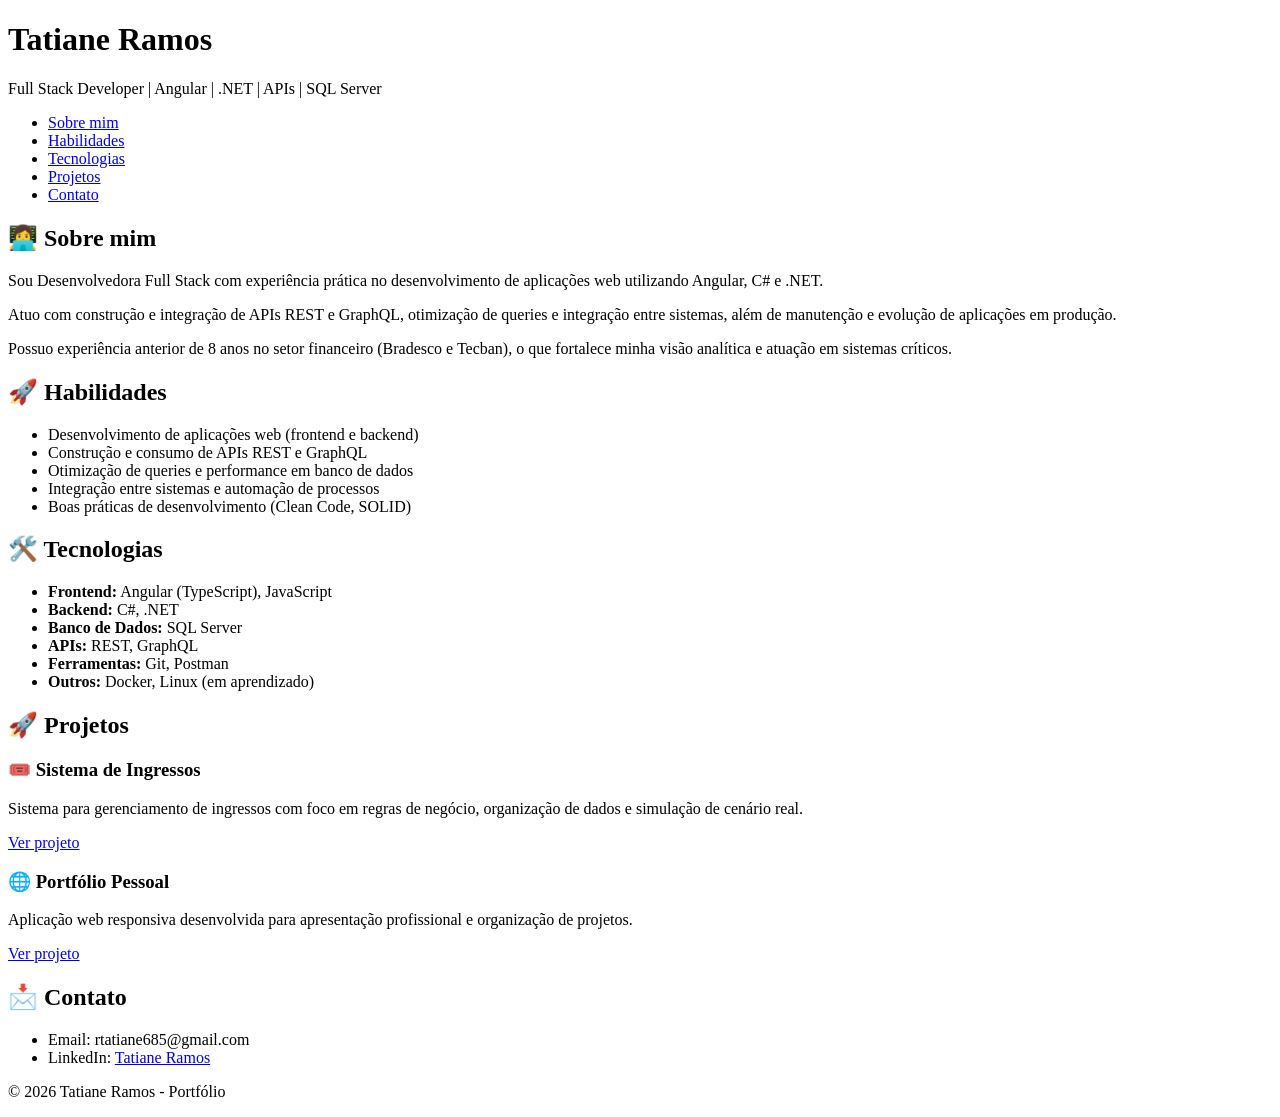
==== commit f6a8beee: "Add initial portfolio homepage structure Initial version of the portfolio homepage built with HTML." ====
--- a/index.html
+++ b/index.html
@@ -7,9 +7,10 @@
     <link rel="stylesheet" href="style.css">
 </head>
 <body>
+
     <header>
         <h1>Tatiane Ramos</h1>
-        <p>Desenvolvedora Full Stack | Estudante de Engenharia da Computação</p>
+        <p>Full Stack Developer | Angular | .NET | APIs | SQL Server</p>
     </header>
 
     <nav>
@@ -24,34 +25,49 @@
 
     <section id="sobre">
         <h2>👩‍💻 Sobre mim</h2>
-        <p>Sou estudante de Engenharia de Computação com ênfase em IoT e Inteligência Artificial, apaixonada por transformar ideias em soluções tecnológicas.</p>
-        <p>Experiência no setor financeiro (Bradesco e Tecban) e desenvolvimento de software web e mobile, integração de APIs e automação de processos na Gol Linhas Aéreas.</p>
+        <p>Sou Desenvolvedora Full Stack com experiência prática no desenvolvimento de aplicações web utilizando Angular, C# e .NET.</p>
+        <p>Atuo com construção e integração de APIs REST e GraphQL, otimização de queries e integração entre sistemas, além de manutenção e evolução de aplicações em produção.</p>
+        <p>Possuo experiência anterior de 8 anos no setor financeiro (Bradesco e Tecban), o que fortalece minha visão analítica e atuação em sistemas críticos.</p>
     </section>
 
     <section id="habilidades">
-        <h2>🚀 Interesses e habilidades</h2>
+        <h2>🚀 Habilidades</h2>
         <ul>
-            <li>Desenvolvimento web escalável e responsivo</li>
-            <li>Integração de APIs e automação de processos</li>
-            <li>Projetos envolvendo IoT, inteligência artificial e sistemas embarcados</li>
-            <li>Curiosidade constante por novas ferramentas e linguagens</li>
+            <li>Desenvolvimento de aplicações web (frontend e backend)</li>
+            <li>Construção e consumo de APIs REST e GraphQL</li>
+            <li>Otimização de queries e performance em banco de dados</li>
+            <li>Integração entre sistemas e automação de processos</li>
+            <li>Boas práticas de desenvolvimento (Clean Code, SOLID)</li>
         </ul>
     </section>
 
     <section id="tecnologias">
-        <h2>🛠️ Tecnologias que uso e estudo</h2>
+        <h2>🛠️ Tecnologias</h2>
         <ul>
-            <li>JavaScript, Python, C#</li>
-            <li>Angular, Node.js</li>
-            <li>Git, Postman</li>
-            <li>Arduino, Machine Learning, Edge Computing, RESTful APIs</li>
+            <li><strong>Frontend:</strong> Angular (TypeScript), JavaScript</li>
+            <li><strong>Backend:</strong> C#, .NET</li>
+            <li><strong>Banco de Dados:</strong> SQL Server</li>
+            <li><strong>APIs:</strong> REST, GraphQL</li>
+            <li><strong>Ferramentas:</strong> Git, Postman</li>
+            <li><strong>Outros:</strong> Docker, Linux (em aprendizado)</li>
         </ul>
     </section>
 
     <section id="projetos">
         <h2>🚀 Projetos</h2>
-        <p>Veja alguns dos meus projetos no GitHub:</p>
-        <a href="https://github.com/tatiane2022" target="_blank">Meu GitHub</a>
+
+        <div>
+            <h3>🎟️ Sistema de Ingressos</h3>
+            <p>Sistema para gerenciamento de ingressos com foco em regras de negócio, organização de dados e simulação de cenário real.</p>
+            <a href="https://github.com/tatiane2022/rockinrio-ticket-system" target="_blank">Ver projeto</a>
+        </div>
+
+        <div>
+            <h3>🌐 Portfólio Pessoal</h3>
+            <p>Aplicação web responsiva desenvolvida para apresentação profissional e organização de projetos.</p>
+            <a href="https://tatiane2022.github.io/portfolio" target="_blank">Ver projeto</a>
+        </div>
+
     </section>
 
     <section id="contato">
@@ -63,7 +79,8 @@
     </section>
 
     <footer>
-        <p>© 2025 Tatiane Ramos - Portfólio</p>
+        <p>© 2026 Tatiane Ramos - Portfólio</p>
     </footer>
+
 </body>
-</html>+</html>
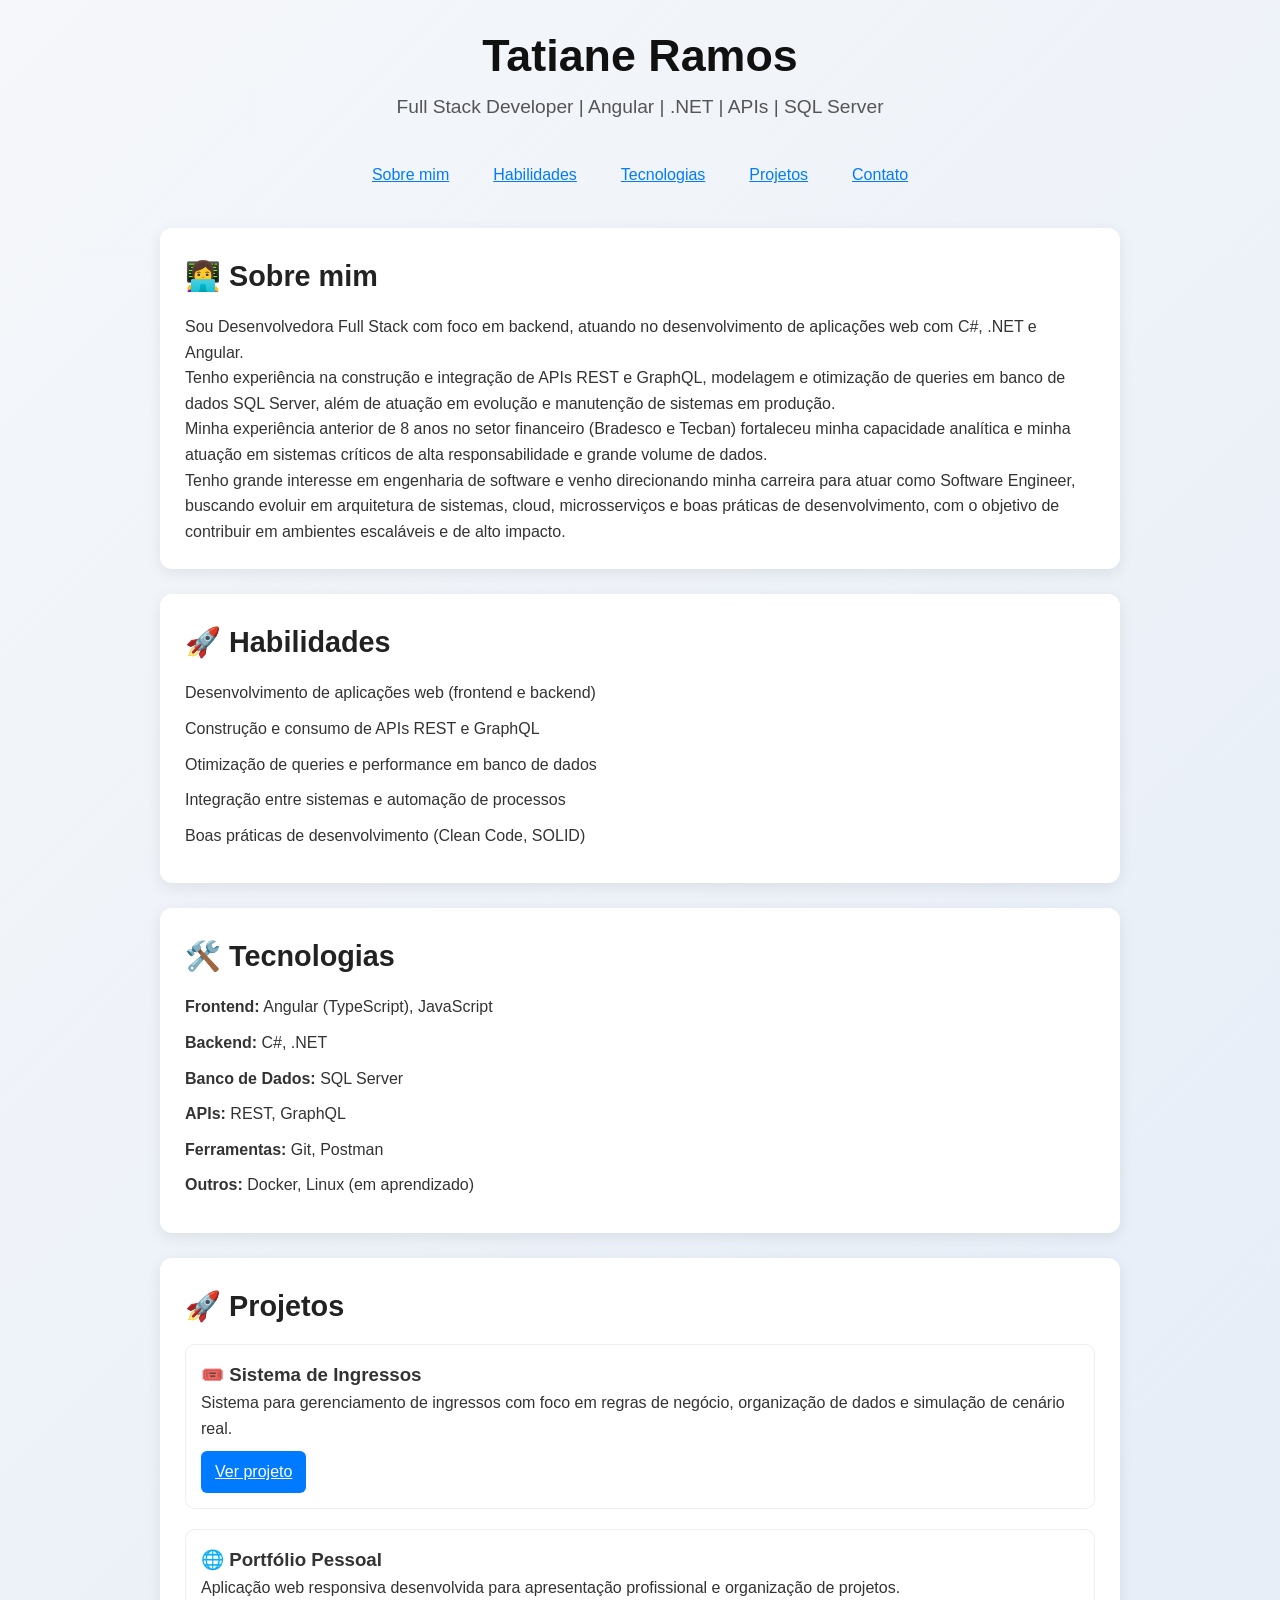
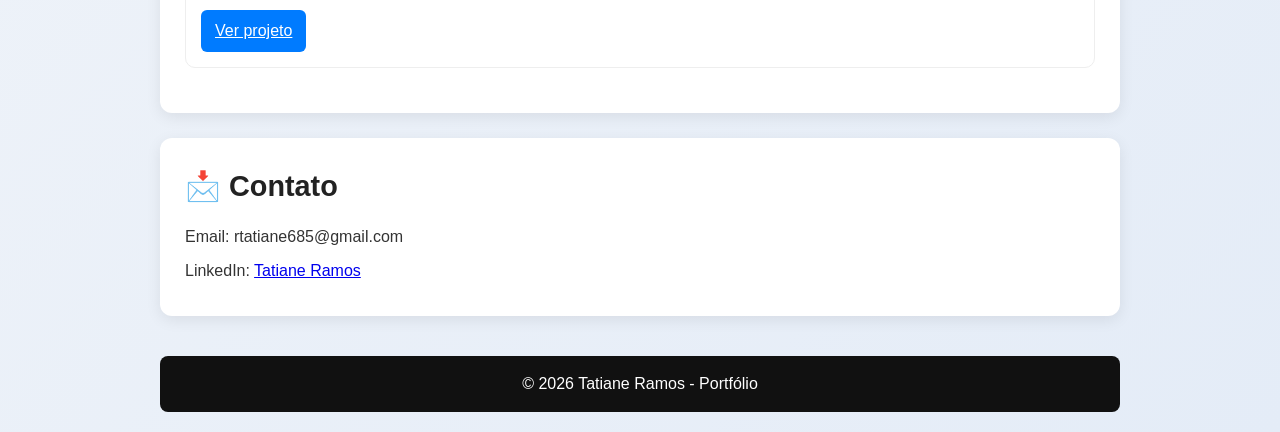
==== commit ab4535bc: "Update portfolio homepage content Updated the About section with a more detailed professional summar" ====
--- a/index.html
+++ b/index.html
@@ -24,11 +24,16 @@
     </nav>
 
     <section id="sobre">
-        <h2>👩‍💻 Sobre mim</h2>
-        <p>Sou Desenvolvedora Full Stack com experiência prática no desenvolvimento de aplicações web utilizando Angular, C# e .NET.</p>
-        <p>Atuo com construção e integração de APIs REST e GraphQL, otimização de queries e integração entre sistemas, além de manutenção e evolução de aplicações em produção.</p>
-        <p>Possuo experiência anterior de 8 anos no setor financeiro (Bradesco e Tecban), o que fortalece minha visão analítica e atuação em sistemas críticos.</p>
-    </section>
+    <h2>👩‍💻 Sobre mim</h2>
+
+    <p>Sou Desenvolvedora Full Stack com foco em backend, atuando no desenvolvimento de aplicações web com C#, .NET e Angular.</p>
+
+    <p>Tenho experiência na construção e integração de APIs REST e GraphQL, modelagem e otimização de queries em banco de dados SQL Server, além de atuação em evolução e manutenção de sistemas em produção.</p>
+
+    <p>Minha experiência anterior de 8 anos no setor financeiro (Bradesco e Tecban) fortaleceu minha capacidade analítica e minha atuação em sistemas críticos de alta responsabilidade e grande volume de dados.</p>
+
+    <p>Tenho grande interesse em engenharia de software e venho direcionando minha carreira para atuar como Software Engineer, buscando evoluir em arquitetura de sistemas, cloud, microsserviços e boas práticas de desenvolvimento, com o objetivo de contribuir em ambientes escaláveis e de alto impacto.</p>
+</section>
 
     <section id="habilidades">
         <h2>🚀 Habilidades</h2>
--- a/style.css
+++ b/style.css
@@ -0,0 +1,148 @@
+/* Reset básico */
+* {
+  margin: 0;
+  padding: 0;
+  box-sizing: border-box;
+  font-family: 'Segoe UI', Tahoma, Geneva, Verdana, sans-serif;
+}
+
+/* Corpo */
+body {
+  background: linear-gradient(135deg, #f5f7fa, #e4ecf7);
+  color: #333;
+  line-height: 1.6;
+}
+
+/* Container central */
+body {
+  max-width: 1000px;
+  margin: 0 auto;
+  padding: 20px;
+}
+
+/* Header */
+header {
+  text-align: center;
+  margin-bottom: 40px;
+}
+
+header h1 {
+  font-size: 2.8rem;
+  color: #111;
+}
+
+header p {
+  font-size: 1.2rem;
+  color: #555;
+}
+
+/* Navegação */
+nav ul {
+  display: flex;
+  justify-content: center;
+  gap: 20px;
+  margin-bottom: 30px;
+}
+
+nav a {
+  font-weight: 500;
+  color: #007bff;
+  padding: 8px 12px;
+  border-radius: 6px;
+  transition: 0.3s;
+}
+
+nav a:hover {
+  background-color: #007bff;
+  color: #fff;
+}
+
+/* Seções */
+section {
+  background: #fff;
+  padding: 25px;
+  margin-bottom: 25px;
+  border-radius: 12px;
+  box-shadow: 0 4px 15px rgba(0,0,0,0.08);
+  transition: transform 0.2s ease;
+}
+
+section:hover {
+  transform: translateY(-3px);
+}
+
+/* Títulos */
+h2 {
+  font-size: 1.8rem;
+  margin-bottom: 15px;
+  color: #222;
+}
+
+/* Listas */
+ul {
+  list-style: none;
+}
+
+ul li {
+  margin-bottom: 10px;
+}
+
+/* Projetos como cards */
+#projetos div {
+  margin-bottom: 20px;
+  padding: 15px;
+  border: 1px solid #eee;
+  border-radius: 10px;
+  transition: 0.3s;
+}
+
+#projetos div:hover {
+  border-color: #007bff;
+  transform: scale(1.01);
+}
+
+/* Botões */
+#projetos a {
+  display: inline-block;
+  margin-top: 10px;
+  background-color: #007bff;
+  color: #fff;
+  padding: 8px 14px;
+  border-radius: 6px;
+  transition: 0.3s;
+}
+
+#projetos a:hover {
+  background-color: #0056b3;
+}
+
+/* Contato */
+#contato ul li {
+  margin-bottom: 8px;
+}
+
+/* Footer */
+footer {
+  text-align: center;
+  margin-top: 40px;
+  padding: 15px;
+  background-color: #111;
+  color: #fff;
+  border-radius: 8px;
+}
+
+/* Responsividade */
+@media (max-width: 768px) {
+  nav ul {
+    flex-direction: column;
+    align-items: center;
+  }
+
+  header h1 {
+    font-size: 2rem;
+  }
+
+  section {
+    padding: 20px;
+  }
+}
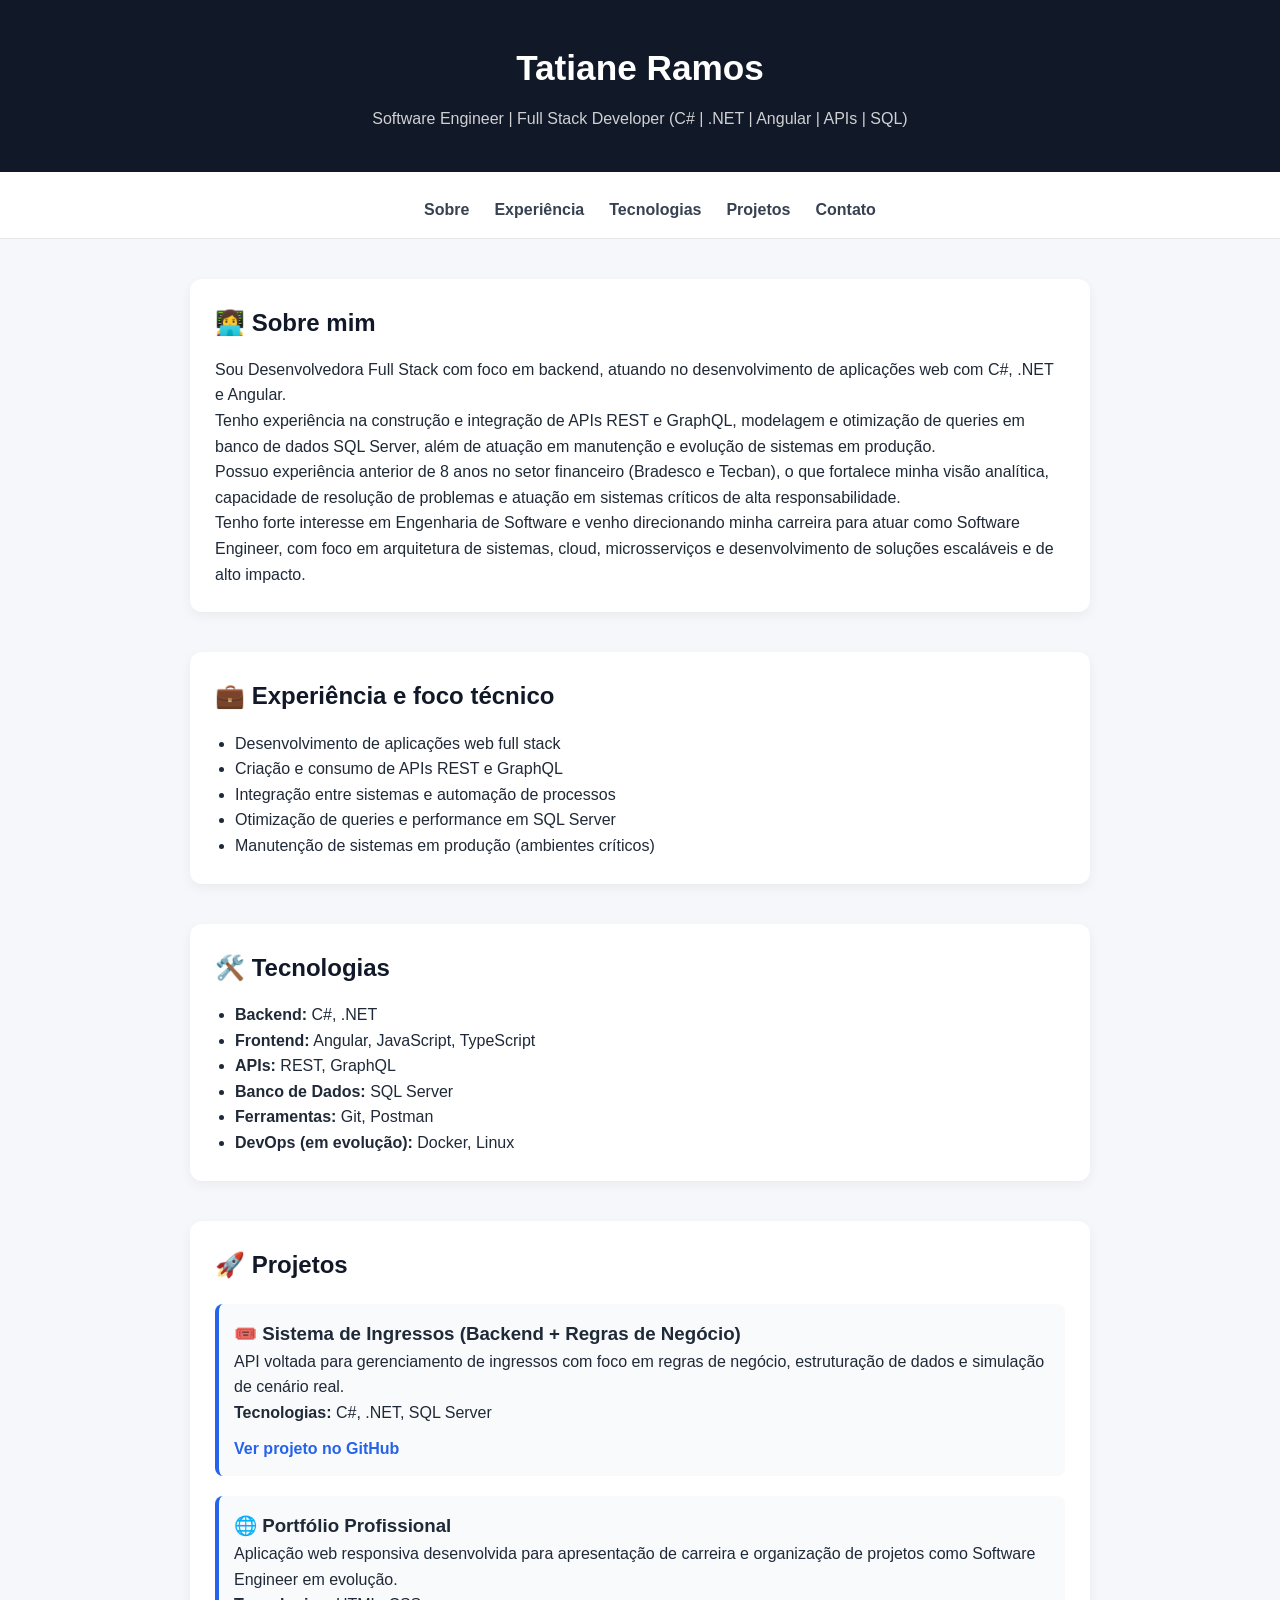
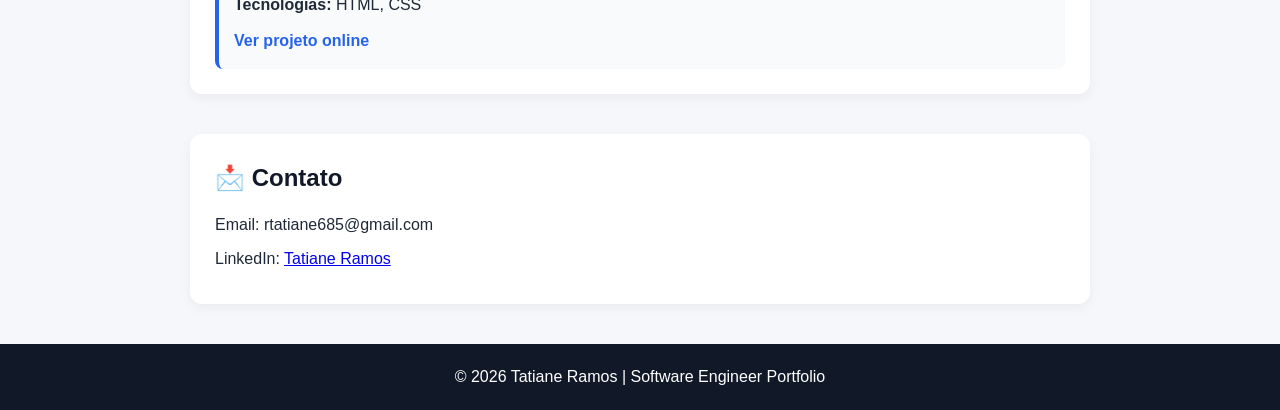
==== commit d03677dd: "Improve portfolio structure and content Updated portfolio content to strengthen professional present" ====
--- a/index.html
+++ b/index.html
@@ -3,88 +3,123 @@
 <head>
     <meta charset="UTF-8">
     <meta name="viewport" content="width=device-width, initial-scale=1.0">
-    <title>Portfólio - Tatiane Ramos</title>
+    <title>Tatiane Ramos | Software Engineer Portfolio</title>
     <link rel="stylesheet" href="style.css">
 </head>
+
 <body>
 
+    <!-- HEADER -->
     <header>
         <h1>Tatiane Ramos</h1>
-        <p>Full Stack Developer | Angular | .NET | APIs | SQL Server</p>
+        <p>Software Engineer | Full Stack Developer (C# | .NET | Angular | APIs | SQL)</p>
     </header>
 
+    <!-- NAV -->
     <nav>
         <ul>
-            <li><a href="#sobre">Sobre mim</a></li>
-            <li><a href="#habilidades">Habilidades</a></li>
+            <li><a href="#sobre">Sobre</a></li>
+            <li><a href="#experiencia">Experiência</a></li>
             <li><a href="#tecnologias">Tecnologias</a></li>
             <li><a href="#projetos">Projetos</a></li>
             <li><a href="#contato">Contato</a></li>
         </ul>
     </nav>
 
+    <!-- SOBRE -->
     <section id="sobre">
-    <h2>👩‍💻 Sobre mim</h2>
+        <h2>👩‍💻 Sobre mim</h2>
 
-    <p>Sou Desenvolvedora Full Stack com foco em backend, atuando no desenvolvimento de aplicações web com C#, .NET e Angular.</p>
+        <p>
+            Sou Desenvolvedora Full Stack com foco em backend, atuando no desenvolvimento de aplicações web com C#, .NET e Angular.
+        </p>
 
-    <p>Tenho experiência na construção e integração de APIs REST e GraphQL, modelagem e otimização de queries em banco de dados SQL Server, além de atuação em evolução e manutenção de sistemas em produção.</p>
+        <p>
+            Tenho experiência na construção e integração de APIs REST e GraphQL, modelagem e otimização de queries em banco de dados SQL Server, além de atuação em manutenção e evolução de sistemas em produção.
+        </p>
 
-    <p>Minha experiência anterior de 8 anos no setor financeiro (Bradesco e Tecban) fortaleceu minha capacidade analítica e minha atuação em sistemas críticos de alta responsabilidade e grande volume de dados.</p>
+        <p>
+            Possuo experiência anterior de 8 anos no setor financeiro (Bradesco e Tecban), o que fortalece minha visão analítica, capacidade de resolução de problemas e atuação em sistemas críticos de alta responsabilidade.
+        </p>
 
-    <p>Tenho grande interesse em engenharia de software e venho direcionando minha carreira para atuar como Software Engineer, buscando evoluir em arquitetura de sistemas, cloud, microsserviços e boas práticas de desenvolvimento, com o objetivo de contribuir em ambientes escaláveis e de alto impacto.</p>
-</section>
+        <p>
+            Tenho forte interesse em Engenharia de Software e venho direcionando minha carreira para atuar como Software Engineer, com foco em arquitetura de sistemas, cloud, microsserviços e desenvolvimento de soluções escaláveis e de alto impacto.
+        </p>
+    </section>
 
-    <section id="habilidades">
-        <h2>🚀 Habilidades</h2>
+    <!-- EXPERIÊNCIA -->
+    <section id="experiencia">
+        <h2>💼 Experiência e foco técnico</h2>
+
         <ul>
-            <li>Desenvolvimento de aplicações web (frontend e backend)</li>
-            <li>Construção e consumo de APIs REST e GraphQL</li>
-            <li>Otimização de queries e performance em banco de dados</li>
+            <li>Desenvolvimento de aplicações web full stack</li>
+            <li>Criação e consumo de APIs REST e GraphQL</li>
             <li>Integração entre sistemas e automação de processos</li>
-            <li>Boas práticas de desenvolvimento (Clean Code, SOLID)</li>
+            <li>Otimização de queries e performance em SQL Server</li>
+            <li>Manutenção de sistemas em produção (ambientes críticos)</li>
         </ul>
     </section>
 
+    <!-- TECNOLOGIAS -->
     <section id="tecnologias">
         <h2>🛠️ Tecnologias</h2>
+
         <ul>
-            <li><strong>Frontend:</strong> Angular (TypeScript), JavaScript</li>
             <li><strong>Backend:</strong> C#, .NET</li>
+            <li><strong>Frontend:</strong> Angular, JavaScript, TypeScript</li>
+            <li><strong>APIs:</strong> REST, GraphQL</li>
             <li><strong>Banco de Dados:</strong> SQL Server</li>
-            <li><strong>APIs:</strong> REST, GraphQL</li>
             <li><strong>Ferramentas:</strong> Git, Postman</li>
-            <li><strong>Outros:</strong> Docker, Linux (em aprendizado)</li>
+            <li><strong>DevOps (em evolução):</strong> Docker, Linux</li>
         </ul>
     </section>
 
+    <!-- PROJETOS -->
     <section id="projetos">
         <h2>🚀 Projetos</h2>
 
         <div>
-            <h3>🎟️ Sistema de Ingressos</h3>
-            <p>Sistema para gerenciamento de ingressos com foco em regras de negócio, organização de dados e simulação de cenário real.</p>
-            <a href="https://github.com/tatiane2022/rockinrio-ticket-system" target="_blank">Ver projeto</a>
+            <h3>🎟️ Sistema de Ingressos (Backend + Regras de Negócio)</h3>
+            <p>
+                API voltada para gerenciamento de ingressos com foco em regras de negócio, estruturação de dados e simulação de cenário real.
+            </p>
+            <p><strong>Tecnologias:</strong> C#, .NET, SQL Server</p>
+            <a href="https://github.com/tatiane2022/rockinrio-ticket-system" target="_blank">
+                Ver projeto no GitHub
+            </a>
         </div>
 
         <div>
-            <h3>🌐 Portfólio Pessoal</h3>
-            <p>Aplicação web responsiva desenvolvida para apresentação profissional e organização de projetos.</p>
-            <a href="https://tatiane2022.github.io/portfolio" target="_blank">Ver projeto</a>
+            <h3>🌐 Portfólio Profissional</h3>
+            <p>
+                Aplicação web responsiva desenvolvida para apresentação de carreira e organização de projetos como Software Engineer em evolução.
+            </p>
+            <p><strong>Tecnologias:</strong> HTML, CSS</p>
+            <a href="https://tatiane2022.github.io/portfolio" target="_blank">
+                Ver projeto online
+            </a>
         </div>
 
     </section>
 
+    <!-- CONTATO -->
     <section id="contato">
         <h2>📩 Contato</h2>
+
         <ul>
             <li>Email: rtatiane685@gmail.com</li>
-            <li>LinkedIn: <a href="https://www.linkedin.com/in/ramos-tatiane/" target="_blank">Tatiane Ramos</a></li>
+            <li>
+                LinkedIn:
+                <a href="https://www.linkedin.com/in/ramos-tatiane/" target="_blank">
+                    Tatiane Ramos
+                </a>
+            </li>
         </ul>
     </section>
 
+    <!-- FOOTER -->
     <footer>
-        <p>© 2026 Tatiane Ramos - Portfólio</p>
+        <p>© 2026 Tatiane Ramos | Software Engineer Portfolio</p>
     </footer>
 
 </body>
--- a/style.css
+++ b/style.css
@@ -1,148 +1,130 @@
-/* Reset básico */
 * {
-  margin: 0;
-  padding: 0;
-  box-sizing: border-box;
-  font-family: 'Segoe UI', Tahoma, Geneva, Verdana, sans-serif;
+    margin: 0;
+    padding: 0;
+    box-sizing: border-box;
+    font-family: 'Arial', sans-serif;
 }
 
-/* Corpo */
 body {
-  background: linear-gradient(135deg, #f5f7fa, #e4ecf7);
-  color: #333;
-  line-height: 1.6;
+    background-color: #f5f7fb;
+    color: #1f2937;
+    line-height: 1.6;
 }
 
-/* Container central */
-body {
-  max-width: 1000px;
-  margin: 0 auto;
-  padding: 20px;
-}
-
-/* Header */
+/* HEADER */
 header {
-  text-align: center;
-  margin-bottom: 40px;
+    background: #111827;
+    color: white;
+    padding: 40px 20px;
+    text-align: center;
 }
 
 header h1 {
-  font-size: 2.8rem;
-  color: #111;
+    font-size: 2.2rem;
+    margin-bottom: 10px;
 }
 
 header p {
-  font-size: 1.2rem;
-  color: #555;
+    font-size: 1rem;
+    opacity: 0.8;
 }
 
-/* Navegação */
+/* NAV */
+nav {
+    background: #ffffff;
+    padding: 15px 0;
+    border-bottom: 1px solid #e5e7eb;
+    position: sticky;
+    top: 0;
+}
+
 nav ul {
-  display: flex;
-  justify-content: center;
-  gap: 20px;
-  margin-bottom: 30px;
+    display: flex;
+    justify-content: center;
+    gap: 25px;
+    list-style: none;
 }
 
 nav a {
-  font-weight: 500;
-  color: #007bff;
-  padding: 8px 12px;
-  border-radius: 6px;
-  transition: 0.3s;
+    text-decoration: none;
+    color: #374151;
+    font-weight: bold;
+    transition: 0.3s;
 }
 
 nav a:hover {
-  background-color: #007bff;
-  color: #fff;
+    color: #2563eb;
 }
 
-/* Seções */
+/* SEÇÕES */
 section {
-  background: #fff;
-  padding: 25px;
-  margin-bottom: 25px;
-  border-radius: 12px;
-  box-shadow: 0 4px 15px rgba(0,0,0,0.08);
-  transition: transform 0.2s ease;
+    max-width: 900px;
+    margin: 40px auto;
+    padding: 25px;
+    background: white;
+    border-radius: 12px;
+    box-shadow: 0 4px 12px rgba(0,0,0,0.05);
 }
 
-section:hover {
-  transform: translateY(-3px);
+section h2 {
+    margin-bottom: 15px;
+    color: #111827;
 }
 
-/* Títulos */
-h2 {
-  font-size: 1.8rem;
-  margin-bottom: 15px;
-  color: #222;
+/* LISTAS */
+ul {
+    margin-top: 10px;
+    padding-left: 20px;
 }
 
-/* Listas */
-ul {
-  list-style: none;
+/* PROJETOS */
+#projetos div {
+    margin-top: 20px;
+    padding: 15px;
+    border-left: 4px solid #2563eb;
+    background: #f9fafb;
+    border-radius: 8px;
 }
 
-ul li {
-  margin-bottom: 10px;
-}
-
-/* Projetos como cards */
-#projetos div {
-  margin-bottom: 20px;
-  padding: 15px;
-  border: 1px solid #eee;
-  border-radius: 10px;
-  transition: 0.3s;
-}
-
-#projetos div:hover {
-  border-color: #007bff;
-  transform: scale(1.01);
-}
-
-/* Botões */
 #projetos a {
-  display: inline-block;
-  margin-top: 10px;
-  background-color: #007bff;
-  color: #fff;
-  padding: 8px 14px;
-  border-radius: 6px;
-  transition: 0.3s;
+    display: inline-block;
+    margin-top: 10px;
+    color: #2563eb;
+    text-decoration: none;
+    font-weight: bold;
 }
 
 #projetos a:hover {
-  background-color: #0056b3;
+    text-decoration: underline;
 }
 
-/* Contato */
-#contato ul li {
-  margin-bottom: 8px;
+/* CONTATO */
+#contato ul {
+    list-style: none;
+    padding-left: 0;
 }
 
-/* Footer */
-footer {
-  text-align: center;
-  margin-top: 40px;
-  padding: 15px;
-  background-color: #111;
-  color: #fff;
-  border-radius: 8px;
+#contato li {
+    margin-bottom: 8px;
 }
 
-/* Responsividade */
+/* FOOTER */
+footer {
+    text-align: center;
+    padding: 20px;
+    margin-top: 40px;
+    background: #111827;
+    color: white;
+}
+
+/* RESPONSIVO */
 @media (max-width: 768px) {
-  nav ul {
-    flex-direction: column;
-    align-items: center;
-  }
+    nav ul {
+        flex-direction: column;
+        gap: 10px;
+    }
 
-  header h1 {
-    font-size: 2rem;
-  }
-
-  section {
-    padding: 20px;
-  }
+    section {
+        margin: 20px;
+    }
 }
